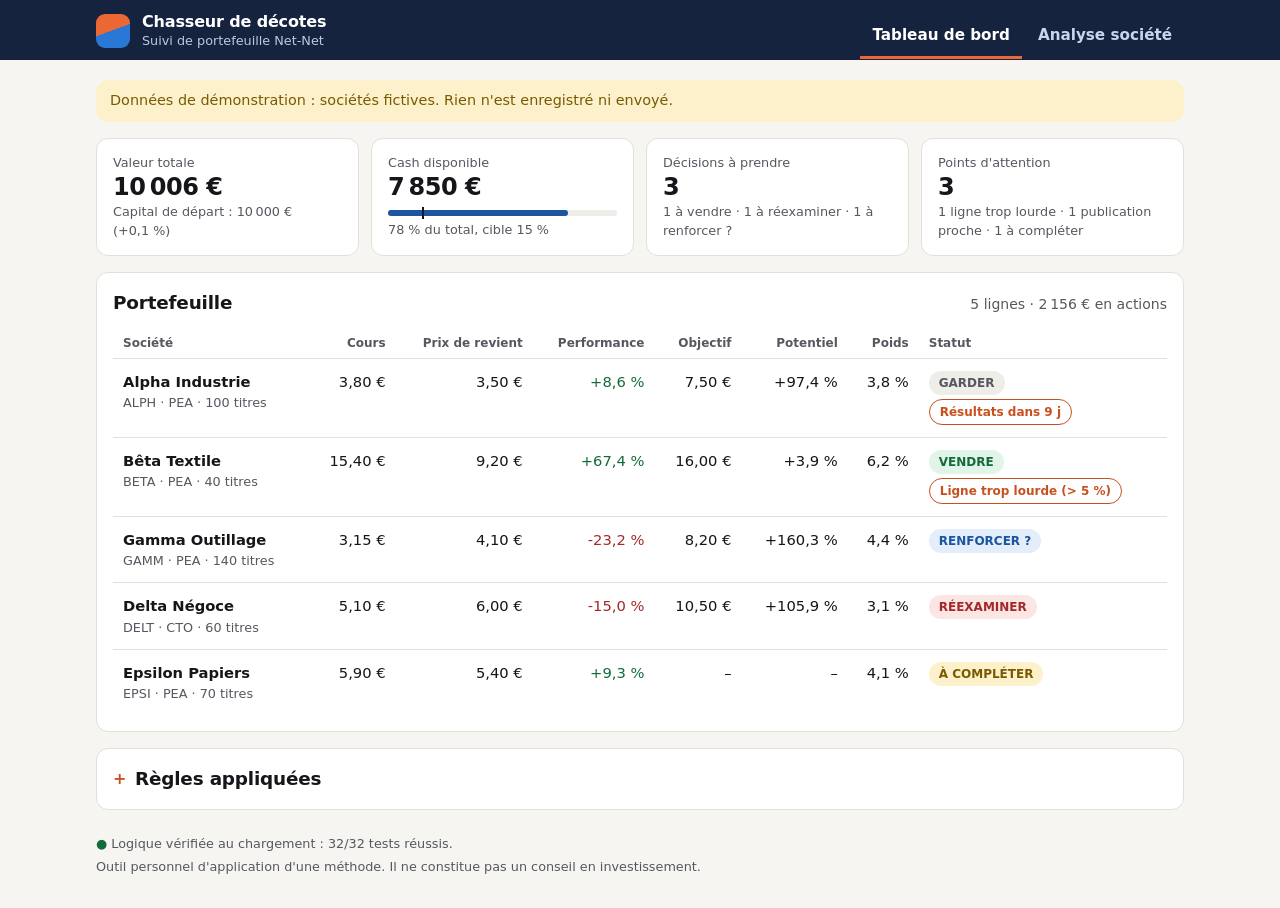
==== index.html @ 69679e0e "Première base : tableau de bord et calculatrice d'analyse Logique Net-Net (VANN, VANE, VANT, solvabi" ====
<!doctype html>
<html lang="fr">
<head>
<meta charset="utf-8">
<meta name="viewport" content="width=device-width, initial-scale=1">
<!-- Sécurité : la page ne charge que ses propres fichiers et ne contacte aucun autre site. -->
<meta http-equiv="Content-Security-Policy" content="default-src 'none'; script-src 'self'; style-src 'self'; img-src 'self' data:; base-uri 'none'; form-action 'none'">
<meta name="referrer" content="no-referrer">
<meta name="color-scheme" content="light dark">
<title>Chasseur de décotes</title>
<link rel="stylesheet" href="css/style.css">
</head>
<body>
<header class="entete">
  <div class="entete-int">
    <div class="marque">
      <span class="logo" aria-hidden="true"></span>
      <div>
        <p class="marque-nom">Chasseur de décotes</p>
        <p class="marque-sous">Suivi de portefeuille Net-Net</p>
      </div>
    </div>
    <nav class="onglets" aria-label="Sections">
      <button type="button" class="onglet" data-vue="tableau" aria-current="page">Tableau de bord</button>
      <button type="button" class="onglet" data-vue="analyse">Analyse société</button>
    </nav>
  </div>
</header>

<main>
  <!-- ============ Tableau de bord ============ -->
  <section id="vue-tableau" class="vue">
    <p class="bandeau" id="bandeau-demo">Données de démonstration : sociétés fictives. Rien n'est enregistré ni envoyé.</p>

    <div class="indicateurs" id="indicateurs"></div>

    <div class="bloc">
      <div class="bloc-titre">
        <h2>Portefeuille</h2>
        <p class="note" id="resume-lignes"></p>
      </div>
      <div class="tableau-cadre">
        <table class="lignes" id="lignes">
          <thead>
            <tr>
              <th scope="col">Société</th>
              <th scope="col" class="num">Cours</th>
              <th scope="col" class="num">Prix de revient</th>
              <th scope="col" class="num">Performance</th>
              <th scope="col" class="num">Objectif</th>
              <th scope="col" class="num">Potentiel</th>
              <th scope="col" class="num">Poids</th>
              <th scope="col">Statut</th>
            </tr>
          </thead>
          <tbody></tbody>
        </table>
      </div>
    </div>

    <details class="bloc repli">
      <summary><h2>Règles appliquées</h2></summary>
      <dl class="regles" id="regles"></dl>
    </details>
  </section>

  <!-- ============ Analyse société ============ -->
  <section id="vue-analyse" class="vue" hidden>
    <div class="bloc-titre">
      <h2>Analyse d'une société avant achat</h2>
      <p class="note">Montants en millions d'euros, cours en euros. Prérempli avec le cas d'école Alpha Industrie (fictif).</p>
    </div>
    <div class="analyse">
      <form id="formulaire" class="bloc saisie" autocomplete="off" novalidate></form>
      <div class="resultats">
        <div class="bloc verdict" id="verdict" aria-live="polite"></div>
        <div class="bloc"><h3>Les valeurs</h3><dl class="valeurs" id="valeurs"></dl></div>
        <div class="bloc"><h3>Filtres</h3><ul class="filtres" id="filtres"></ul></div>
        <p class="note">Reste à vérifier à la main : flux de trésorerie, quatre ratios de la direction sur huit ans, raison de la décote.</p>
        <div class="actions">
          <button type="button" class="bouton" id="reinitialiser">Recharger Alpha Industrie</button>
          <button type="button" class="bouton" id="vider">Vider le formulaire</button>
        </div>
      </div>
    </div>
  </section>
</main>

<footer class="pied">
  <p id="etat-tests" class="tests"></p>
  <p>Outil personnel d'application d'une méthode. Il ne constitue pas un conseil en investissement.</p>
</footer>

<script src="js/calc.js"></script>
<script src="js/tests.js"></script>
<script src="js/app.js"></script>
</body>
</html>
---- css/style.css ----
/* Chasseur de décotes : feuille de style unique, sans dépendance. */
:root {
  --fond: #f6f5f1; --carte: #ffffff; --encre: #14161a; --encre2: #55585f; --trait: #e2e0d8;
  --marine: #16233f; --accent: #c8501e; --champ: #fbfaf7;
  --vert: #116b3a; --vert-f: #e2f3e8; --rouge: #a12a2a; --rouge-f: #fbe6e4;
  --bleu: #1b54a0; --bleu-f: #e4eefb; --jaune: #7a5a00; --jaune-f: #fdf1cc; --gris-f: #eeede8;
  --rayon: 12px;
  --police: system-ui, -apple-system, "Segoe UI", Roboto, sans-serif;
}
@media (prefers-color-scheme: dark) {
  :root {
    --fond: #101216; --carte: #181b21; --encre: #eceae4; --encre2: #a3a6ad; --trait: #2a2e37;
    --marine: #0c1220; --accent: #f08a5c; --champ: #13161b;
    --vert: #7fd6a0; --vert-f: #15301f; --rouge: #f29a94; --rouge-f: #3a1b1a;
    --bleu: #93bdf5; --bleu-f: #16263e; --jaune: #ecc766; --jaune-f: #342a0d; --gris-f: #22262e;
  }
}
* { box-sizing: border-box; }
html { -webkit-text-size-adjust: 100%; }
body { margin: 0; background: var(--fond); color: var(--encre); font: 16px/1.5 var(--police); }
h2 { font-size: 1.15rem; margin: 0; letter-spacing: -.01em; }
h3 { font-size: .95rem; margin: 0 0 10px; }
p { margin: 0; }
.note { color: var(--encre2); font-size: .875rem; }
.num { text-align: right; font-variant-numeric: tabular-nums; }

/* En-tête */
.entete { background: var(--marine); color: #fff; position: sticky; top: 0; z-index: 5; }
.entete-int { max-width: 1120px; margin: 0 auto; padding: 12px 16px 0; display: flex; flex-wrap: wrap; gap: 8px 24px; align-items: center; justify-content: space-between; }
.marque { display: flex; align-items: center; gap: 12px; padding-bottom: 10px; }
.logo { width: 34px; height: 34px; border-radius: 9px; background: linear-gradient(160deg, #eb6834 0 48%, #2a78d6 48% 100%); flex: none; }
.marque-nom { font-weight: 700; letter-spacing: -.01em; line-height: 1.2; }
.marque-sous { font-size: .8rem; color: #b9c8e4; }
.onglets { display: flex; gap: 4px; }
.onglet { font: inherit; font-size: .95rem; font-weight: 600; color: #c9d5ec; background: none; border: 0; border-bottom: 3px solid transparent; padding: 10px 12px 9px; min-height: 44px; cursor: pointer; }
.onglet[aria-current="page"] { color: #fff; border-bottom-color: #eb6834; }
.onglet:focus-visible, .bouton:focus-visible, input:focus-visible, summary:focus-visible { outline: 2px solid #eb6834; outline-offset: 2px; }

main { max-width: 1120px; margin: 0 auto; padding: 20px 16px 8px; }
.vue { display: grid; gap: 16px; }
.vue[hidden] { display: none; }
.bandeau { background: var(--jaune-f); color: var(--jaune); border-radius: var(--rayon); padding: 10px 14px; font-size: .9rem; }
.bloc { background: var(--carte); border: 1px solid var(--trait); border-radius: var(--rayon); padding: 16px; }
.bloc-titre { display: flex; flex-wrap: wrap; gap: 4px 16px; align-items: baseline; justify-content: space-between; margin-bottom: 12px; }
.vue > .bloc-titre { margin-bottom: 0; }

/* Indicateurs */
.indicateurs { display: grid; grid-template-columns: repeat(4, 1fr); gap: 12px; }
.indic { background: var(--carte); border: 1px solid var(--trait); border-radius: var(--rayon); padding: 14px 16px; min-width: 0; }
.indic-titre { font-size: .8rem; color: var(--encre2); }
.indic-valeur { font-size: 1.5rem; font-weight: 700; letter-spacing: -.02em; font-variant-numeric: tabular-nums; line-height: 1.25; }
.indic-detail { font-size: .8rem; color: var(--encre2); }
.jauge { height: 6px; border-radius: 3px; background: var(--gris-f); margin: 8px 0 4px; position: relative; }
.jauge span { display: block; height: 100%; border-radius: 3px; background: var(--bleu); max-width: 100%; }
.jauge i { position: absolute; top: -3px; width: 2px; height: 12px; background: var(--encre); }

/* Statuts */
.statut, .puce { display: inline-block; border-radius: 999px; font-size: .75rem; font-weight: 700; padding: 3px 10px; white-space: nowrap; }
.s-vendre { background: var(--vert-f); color: var(--vert); }
.s-reexaminer { background: var(--rouge-f); color: var(--rouge); }
.s-renforcer { background: var(--bleu-f); color: var(--bleu); }
.s-completer { background: var(--jaune-f); color: var(--jaune); }
.s-garder { background: var(--gris-f); color: var(--encre2); }
.puce { font-weight: 600; background: none; border: 1px solid currentColor; color: var(--accent); margin: 4px 4px 0 0; }
.hausse { color: var(--vert); } .baisse { color: var(--rouge); }

/* Tableau des lignes */
.tableau-cadre { overflow-x: auto; }
.lignes { width: 100%; border-collapse: collapse; font-size: .92rem; }
.lignes th { font-size: .75rem; font-weight: 600; color: var(--encre2); text-align: left; padding: 6px 10px; border-bottom: 1px solid var(--trait); white-space: nowrap; }
.lignes th.num { text-align: right; }
.lignes td { padding: 12px 10px; border-bottom: 1px solid var(--trait); vertical-align: top; }
.lignes tr:last-child td { border-bottom: 0; }
.soc-nom { font-weight: 600; }
.soc-code { font-size: .8rem; color: var(--encre2); }

/* Règles */
.repli summary { cursor: pointer; list-style: none; display: flex; align-items: center; gap: 8px; min-height: 28px; }
.repli summary::-webkit-details-marker { display: none; }
.repli summary::before { content: "+"; font-weight: 700; color: var(--accent); width: 14px; }
.repli[open] summary::before { content: "−"; }
.regles { margin: 12px 0 0; display: grid; grid-template-columns: 1fr auto; gap: 8px 16px; font-size: .9rem; }
.regles dt { color: var(--encre2); } .regles dd { margin: 0; font-weight: 600; text-align: right; font-variant-numeric: tabular-nums; }

/* Analyse */
.analyse { display: grid; grid-template-columns: minmax(0, 1.05fr) minmax(0, 1fr); gap: 16px; align-items: start; }
.resultats { display: grid; gap: 16px; position: sticky; top: 76px; }
.saisie fieldset { border: 0; padding: 0; margin: 0 0 18px; }
.saisie fieldset:last-child { margin-bottom: 0; }
.saisie legend { font-weight: 700; font-size: .95rem; padding: 0; margin-bottom: 8px; color: var(--accent); }
.champ { display: grid; grid-template-columns: 1fr 120px; gap: 4px 12px; align-items: center; padding: 5px 0; }
.champ label { font-size: .9rem; }
.champ small { grid-column: 1 / -1; color: var(--encre2); font-size: .78rem; }
.champ.large { grid-template-columns: 1fr; }
input { font: inherit; font-variant-numeric: tabular-nums; color: var(--encre); background: var(--champ); border: 1px solid var(--trait); border-radius: 8px; padding: 9px 10px; min-height: 44px; width: 100%; text-align: right; }
.champ.large input { text-align: left; }
input.invalide { border-color: var(--rouge); }
.verdict { border-left: 5px solid var(--encre2); }
.verdict.v-achat { border-left-color: var(--vert); } .verdict.v-attendre { border-left-color: var(--jaune); } .verdict.v-exclue { border-left-color: var(--rouge); }
.verdict-titre { font-size: .8rem; color: var(--encre2); }
.verdict-texte { font-size: 1.1rem; font-weight: 700; letter-spacing: -.01em; }
.valeurs { margin: 0; display: grid; grid-template-columns: 1fr auto; gap: 7px 16px; font-size: .92rem; }
.valeurs dt { color: var(--encre2); } .valeurs dd { margin: 0; text-align: right; font-variant-numeric: tabular-nums; }
.valeurs .fort { color: var(--encre); font-weight: 700; } .valeurs dd.fort { font-size: 1.05rem; }
.valeurs .sep { grid-column: 1 / -1; border-top: 1px solid var(--trait); margin: 3px 0; }
.filtres { list-style: none; margin: 0; padding: 0; display: grid; gap: 8px; font-size: .92rem; }
.filtres li { display: flex; justify-content: space-between; gap: 12px; }
.oui { color: var(--vert); font-weight: 700; } .non { color: var(--rouge); font-weight: 700; }
.actions { display: flex; flex-wrap: wrap; gap: 8px; }
.bouton { font: inherit; font-size: .9rem; font-weight: 600; color: var(--encre); background: var(--carte); border: 1px solid var(--trait); border-radius: 8px; padding: 9px 14px; min-height: 44px; cursor: pointer; }

.pied { max-width: 1120px; margin: 0 auto; padding: 16px 16px 32px; color: var(--encre2); font-size: .8rem; display: grid; gap: 4px; }
.tests.ok::before { content: "● "; color: var(--vert); } .tests.ko { color: var(--rouge); font-weight: 700; }

/* Téléphone */
@media (max-width: 860px) {
  .indicateurs { grid-template-columns: repeat(2, 1fr); }
  .analyse { grid-template-columns: 1fr; }
  .resultats { position: static; }
}
@media (max-width: 720px) {
  .entete-int { padding-top: 10px; }
  .marque { padding-bottom: 2px; }
  .onglets { width: 100%; }
  .onglet { flex: 1; padding-inline: 6px; }
  /* Chaque ligne du tableau devient une fiche. */
  .lignes thead { position: absolute; width: 1px; height: 1px; overflow: hidden; clip-path: inset(50%); }
  .lignes, .lignes tbody { display: block; }
  .lignes tr { display: grid; grid-template-columns: 1fr 1fr; gap: 6px 16px; padding: 14px 0; border-bottom: 1px solid var(--trait); }
  .lignes tr:first-child { padding-top: 0; } .lignes tr:last-child { border-bottom: 0; padding-bottom: 0; }
  .lignes td { display: flex; justify-content: space-between; gap: 8px; padding: 0; border: 0; text-align: right; }
  .lignes td::before { content: attr(data-titre); color: var(--encre2); font-size: .8rem; text-align: left; }
  .lignes td.c-soc, .lignes td.c-statut { grid-column: 1 / -1; display: block; text-align: left; }
  .lignes td.c-soc::before, .lignes td.c-statut::before { content: none; }
  .lignes td.c-soc { order: -2; } .lignes td.c-statut { order: -1; }
}
@media (max-width: 380px) {
  .indic-valeur { font-size: 1.25rem; }
  .champ { grid-template-columns: 1fr 104px; }
}
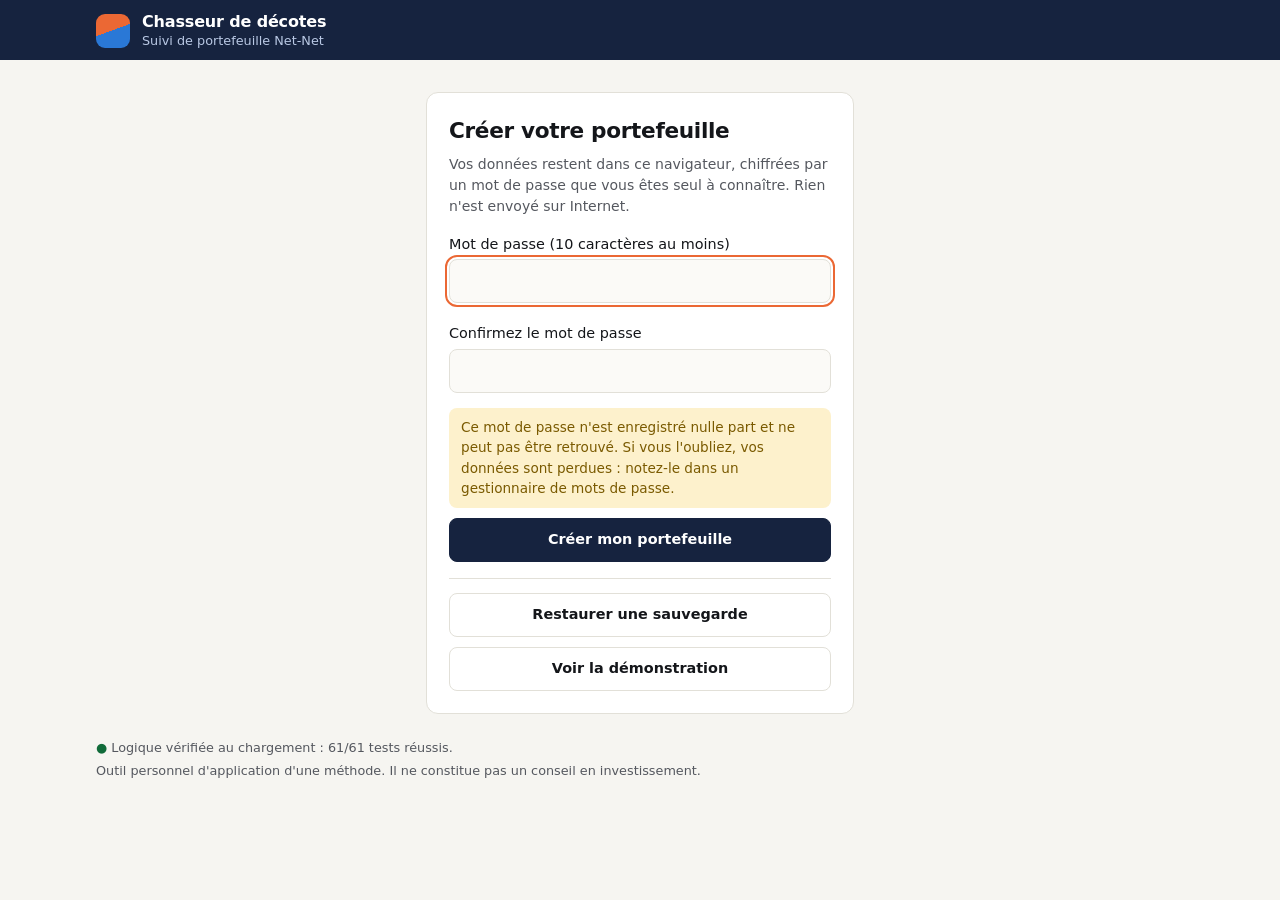
==== commit c53c90d3: "Itération 2 : portefeuille chiffré, sauvegarde et import CSV - Coffre : PBKDF2-SHA-256 (600 000 itér" ====
--- a/index.html
+++ b/index.html
@@ -19,26 +19,66 @@
         <p class="marque-nom">Chasseur de décotes</p>
         <p class="marque-sous">Suivi de portefeuille Net-Net</p>
       </div>
-    </div>
-    <nav class="onglets" aria-label="Sections">
-      <button type="button" class="onglet" data-vue="tableau" aria-current="page">Tableau de bord</button>
-      <button type="button" class="onglet" data-vue="analyse">Analyse société</button>
+      <button type="button" class="bouton-entete" id="verrouiller" hidden>Verrouiller</button>
+    </div>
+    <nav class="onglets" id="onglets" aria-label="Sections" hidden>
+      <button type="button" class="onglet" data-vue="tableau" aria-current="page">Tableau</button>
+      <button type="button" class="onglet" data-vue="analyse">Analyse</button>
+      <button type="button" class="onglet" data-vue="donnees">Données</button>
     </nav>
   </div>
 </header>
 
-<main>
+<!-- ============ Écran de verrouillage ============ -->
+<section id="verrou" class="verrou">
+  <div class="bloc verrou-carte">
+    <h1 id="verrou-titre"></h1>
+    <p class="note" id="verrou-texte"></p>
+    <p class="message" id="verrou-message" role="alert" hidden></p>
+
+    <form id="f-creer" class="pile" autocomplete="off" hidden>
+      <div class="champ large"><label for="mdp-nouveau">Mot de passe (10 caractères au moins)</label>
+        <input id="mdp-nouveau" type="password" autocomplete="new-password" required></div>
+      <div class="champ large"><label for="mdp-confirmation">Confirmez le mot de passe</label>
+        <input id="mdp-confirmation" type="password" autocomplete="new-password" required></div>
+      <p class="avertissement">Ce mot de passe n'est enregistré nulle part et ne peut pas être retrouvé. Si vous l'oubliez, vos données sont perdues : notez-le dans un gestionnaire de mots de passe.</p>
+      <button type="submit" class="bouton principal">Créer mon portefeuille</button>
+    </form>
+
+    <form id="f-ouvrir" class="pile" hidden>
+      <div class="champ large"><label for="mdp">Mot de passe</label>
+        <input id="mdp" type="password" autocomplete="current-password" required></div>
+      <button type="submit" class="bouton principal">Déverrouiller</button>
+    </form>
+
+    <form id="f-restaurer" class="pile" hidden>
+      <p class="note" id="restaurer-fichier"></p>
+      <div class="champ large"><label for="mdp-sauvegarde">Mot de passe de cette sauvegarde</label>
+        <input id="mdp-sauvegarde" type="password" autocomplete="current-password" required></div>
+      <button type="submit" class="bouton principal">Restaurer cette sauvegarde</button>
+      <button type="button" class="bouton" id="restaurer-annuler">Annuler</button>
+    </form>
+
+    <div class="pile" id="verrou-secondaire">
+      <label class="bouton fichier">Restaurer une sauvegarde<input type="file" id="fichier-sauvegarde" accept=".json,.txt,application/json,text/plain"></label>
+      <button type="button" class="bouton" id="demo">Voir la démonstration</button>
+      <button type="button" class="bouton danger" id="effacer-verrou" hidden>Effacer les données de ce navigateur</button>
+    </div>
+  </div>
+</section>
+
+<main id="appli" hidden>
   <!-- ============ Tableau de bord ============ -->
   <section id="vue-tableau" class="vue">
-    <p class="bandeau" id="bandeau-demo">Données de démonstration : sociétés fictives. Rien n'est enregistré ni envoyé.</p>
-
+    <p class="bandeau" id="bandeau" hidden></p>
     <div class="indicateurs" id="indicateurs"></div>
-
     <div class="bloc">
       <div class="bloc-titre">
         <h2>Portefeuille</h2>
         <p class="note" id="resume-lignes"></p>
-      </div>
+        <button type="button" class="bouton" id="ajouter-ligne">Ajouter une ligne</button>
+      </div>
+      <p class="note" id="aucune-ligne" hidden>Aucune ligne pour l'instant. Ajoutez votre première action, ou importez vos lignes depuis l'onglet Données.</p>
       <div class="tableau-cadre">
         <table class="lignes" id="lignes">
           <thead>
@@ -51,13 +91,13 @@
               <th scope="col" class="num">Potentiel</th>
               <th scope="col" class="num">Poids</th>
               <th scope="col">Statut</th>
+              <th scope="col"><span class="invisible">Actions</span></th>
             </tr>
           </thead>
           <tbody></tbody>
         </table>
       </div>
     </div>
-
     <details class="bloc repli">
       <summary><h2>Règles appliquées</h2></summary>
       <dl class="regles" id="regles"></dl>
@@ -78,13 +118,87 @@
         <div class="bloc"><h3>Filtres</h3><ul class="filtres" id="filtres"></ul></div>
         <p class="note">Reste à vérifier à la main : flux de trésorerie, quatre ratios de la direction sur huit ans, raison de la décote.</p>
         <div class="actions">
+          <button type="button" class="bouton principal" id="vers-portefeuille">Ajouter au portefeuille</button>
           <button type="button" class="bouton" id="reinitialiser">Recharger Alpha Industrie</button>
           <button type="button" class="bouton" id="vider">Vider le formulaire</button>
         </div>
       </div>
     </div>
   </section>
+
+  <!-- ============ Données ============ -->
+  <section id="vue-donnees" class="vue" hidden>
+    <p class="bandeau" id="bandeau-donnees" hidden></p>
+    <div class="grille-donnees">
+      <div class="bloc">
+        <h2>Paramètres</h2>
+        <form id="f-parametres" class="pile" autocomplete="off" novalidate>
+          <div class="champ"><label for="p-capital">Capital de départ (€)</label><input id="p-capital" type="text" inputmode="decimal"></div>
+          <div class="champ"><label for="p-cash">Cash disponible (€)</label><input id="p-cash" type="text" inputmode="decimal"></div>
+          <p class="note" id="parametres-etat" aria-live="polite"></p>
+        </form>
+      </div>
+
+      <div class="bloc">
+        <h2>Sauvegarde chiffrée</h2>
+        <p class="note" id="sauvegarde-etat"></p>
+        <div class="pile">
+          <button type="button" class="bouton principal" id="exporter">Exporter la sauvegarde</button>
+          <label class="bouton fichier">Restaurer une sauvegarde<input type="file" id="fichier-sauvegarde-2" accept=".json,.txt,application/json,text/plain"></label>
+        </div>
+        <p class="note">Le fichier exporté est chiffré avec votre mot de passe. Conservez-en une copie hors de ce navigateur : vider les données de navigation efface le portefeuille.</p>
+      </div>
+
+      <div class="bloc">
+        <h2>Importer des lignes (CSV)</h2>
+        <p class="note">Dans Excel, ouvrez l'onglet Portefeuille puis « Fichier &gt; Enregistrer sous » au format « CSV UTF-8 ». Colonnes reconnues : Société, Code, Quantité, Prix de revient, Objectif, et celles de votre fichier de suivi.</p>
+        <div class="pile">
+          <label class="bouton fichier">Choisir un fichier CSV<input type="file" id="fichier-csv" accept=".csv,.txt,text/csv,text/plain"></label>
+        </div>
+        <div id="csv-resultat" class="pile" aria-live="polite" hidden>
+          <p id="csv-resume"></p>
+          <ul class="liste-fine" id="csv-ignorees"></ul>
+          <div class="actions">
+            <button type="button" class="bouton principal" id="csv-valider"></button>
+            <button type="button" class="bouton" id="csv-annuler">Annuler</button>
+          </div>
+        </div>
+      </div>
+
+      <div class="bloc">
+        <h2>Effacer</h2>
+        <p class="note">Supprime le portefeuille enregistré dans ce navigateur. Exportez d'abord une sauvegarde si vous voulez le retrouver.</p>
+        <div class="pile"><button type="button" class="bouton danger" id="effacer">Effacer toutes les données</button></div>
+      </div>
+    </div>
+  </section>
 </main>
+
+<!-- ============ Fiche d'une ligne ============ -->
+<dialog id="dlg-ligne" class="dialogue">
+  <form id="f-ligne" autocomplete="off" novalidate>
+    <h2 id="ligne-titre"></h2>
+    <div class="champ large"><label for="l-nom">Société</label><input id="l-nom" type="text" maxlength="120"></div>
+    <div class="deux">
+      <div class="champ large"><label for="l-code">Code bourse</label><input id="l-code" type="text" maxlength="24"></div>
+      <div class="champ large"><label for="l-enveloppe">Enveloppe</label><select id="l-enveloppe"><option>PEA</option><option>CTO</option></select></div>
+      <div class="champ large"><label for="l-quantite">Nombre d'actions</label><input id="l-quantite" type="text" inputmode="decimal"></div>
+      <div class="champ large"><label for="l-prixRevient">Prix de revient (€)</label><input id="l-prixRevient" type="text" inputmode="decimal"></div>
+      <div class="champ large"><label for="l-cours">Cours actuel (€)</label><input id="l-cours" type="text" inputmode="decimal"></div>
+      <div class="champ large"><label for="l-objectif">Objectif de vente (€)</label><input id="l-objectif" type="text" inputmode="decimal"></div>
+      <div class="champ large"><label for="l-solvabilite">Solvabilité maison (%)</label><input id="l-solvabilite" type="text" inputmode="decimal"></div>
+      <div class="champ large"><label for="l-bilanSolide">Bilan toujours solide ?</label><select id="l-bilanSolide"><option value="">Non renseigné</option><option value="oui">Oui</option><option value="non">Non</option></select></div>
+    </div>
+    <div class="champ large"><label for="l-dateResultats">Prochaine publication de résultats</label><input id="l-dateResultats" type="date"></div>
+    <div class="champ large"><label for="l-notes">Thèse et notes</label><textarea id="l-notes" rows="3" maxlength="2000"></textarea></div>
+    <p class="message" id="ligne-message" role="alert" hidden></p>
+    <div class="actions">
+      <button type="submit" class="bouton principal">Enregistrer</button>
+      <button type="button" class="bouton" id="ligne-annuler">Annuler</button>
+      <button type="button" class="bouton danger" id="ligne-supprimer">Supprimer</button>
+    </div>
+  </form>
+</dialog>
 
 <footer class="pied">
   <p id="etat-tests" class="tests"></p>
@@ -92,6 +206,9 @@
 </footer>
 
 <script src="js/calc.js"></script>
+<script src="js/donnees.js"></script>
+<script src="js/coffre.js"></script>
+<script src="js/csv.js"></script>
 <script src="js/tests.js"></script>
 <script src="js/app.js"></script>
 </body>
--- a/css/style.css
+++ b/css/style.css
@@ -16,8 +16,10 @@
   }
 }
 * { box-sizing: border-box; }
+[hidden] { display: none !important; }
 html { -webkit-text-size-adjust: 100%; }
 body { margin: 0; background: var(--fond); color: var(--encre); font: 16px/1.5 var(--police); }
+h1 { font-size: 1.35rem; margin: 0; letter-spacing: -.015em; }
 h2 { font-size: 1.15rem; margin: 0; letter-spacing: -.01em; }
 h3 { font-size: .95rem; margin: 0 0 10px; }
 p { margin: 0; }
@@ -27,19 +29,23 @@
 /* En-tête */
 .entete { background: var(--marine); color: #fff; position: sticky; top: 0; z-index: 5; }
 .entete-int { max-width: 1120px; margin: 0 auto; padding: 12px 16px 0; display: flex; flex-wrap: wrap; gap: 8px 24px; align-items: center; justify-content: space-between; }
-.marque { display: flex; align-items: center; gap: 12px; padding-bottom: 10px; }
+.marque { display: flex; align-items: center; gap: 12px; padding-bottom: 10px; flex: 1; }
+.bouton-entete { margin-left: auto; font: inherit; font-size: .85rem; font-weight: 600; color: #fff; background: rgba(255,255,255,.12); border: 1px solid rgba(255,255,255,.25); border-radius: 8px; padding: 6px 12px; min-height: 36px; cursor: pointer; }
+.bouton-entete[hidden], .onglets[hidden] { display: none; }
 .logo { width: 34px; height: 34px; border-radius: 9px; background: linear-gradient(160deg, #eb6834 0 48%, #2a78d6 48% 100%); flex: none; }
 .marque-nom { font-weight: 700; letter-spacing: -.01em; line-height: 1.2; }
 .marque-sous { font-size: .8rem; color: #b9c8e4; }
 .onglets { display: flex; gap: 4px; }
 .onglet { font: inherit; font-size: .95rem; font-weight: 600; color: #c9d5ec; background: none; border: 0; border-bottom: 3px solid transparent; padding: 10px 12px 9px; min-height: 44px; cursor: pointer; }
 .onglet[aria-current="page"] { color: #fff; border-bottom-color: #eb6834; }
-.onglet:focus-visible, .bouton:focus-visible, input:focus-visible, summary:focus-visible { outline: 2px solid #eb6834; outline-offset: 2px; }
+.onglet:focus-visible, .bouton:focus-visible, .bouton-entete:focus-visible, .fichier:focus-within, input:focus-visible, select:focus-visible, textarea:focus-visible, summary:focus-visible { outline: 2px solid #eb6834; outline-offset: 2px; }
 
 main { max-width: 1120px; margin: 0 auto; padding: 20px 16px 8px; }
 .vue { display: grid; gap: 16px; }
 .vue[hidden] { display: none; }
 .bandeau { background: var(--jaune-f); color: var(--jaune); border-radius: var(--rayon); padding: 10px 14px; font-size: .9rem; }
+.bandeau.alerte { background: var(--rouge-f); color: var(--rouge); }
+.bandeau.info { background: var(--vert-f); color: var(--vert); }
 .bloc { background: var(--carte); border: 1px solid var(--trait); border-radius: var(--rayon); padding: 16px; }
 .bloc-titre { display: flex; flex-wrap: wrap; gap: 4px 16px; align-items: baseline; justify-content: space-between; margin-bottom: 12px; }
 .vue > .bloc-titre { margin-bottom: 0; }
@@ -92,9 +98,11 @@
 .champ label { font-size: .9rem; }
 .champ small { grid-column: 1 / -1; color: var(--encre2); font-size: .78rem; }
 .champ.large { grid-template-columns: 1fr; }
-input { font: inherit; font-variant-numeric: tabular-nums; color: var(--encre); background: var(--champ); border: 1px solid var(--trait); border-radius: 8px; padding: 9px 10px; min-height: 44px; width: 100%; text-align: right; }
-.champ.large input { text-align: left; }
-input.invalide { border-color: var(--rouge); }
+input, select, textarea { font: inherit; font-variant-numeric: tabular-nums; color: var(--encre); background: var(--champ); border: 1px solid var(--trait); border-radius: 8px; padding: 9px 10px; min-height: 44px; width: 100%; }
+input[inputmode="decimal"] { text-align: right; }
+.champ.large input[inputmode="decimal"] { text-align: left; }
+textarea { resize: vertical; }
+.invalide { border-color: var(--rouge); }
 .verdict { border-left: 5px solid var(--encre2); }
 .verdict.v-achat { border-left-color: var(--vert); } .verdict.v-attendre { border-left-color: var(--jaune); } .verdict.v-exclue { border-left-color: var(--rouge); }
 .verdict-titre { font-size: .8rem; color: var(--encre2); }
@@ -112,10 +120,41 @@
 .pied { max-width: 1120px; margin: 0 auto; padding: 16px 16px 32px; color: var(--encre2); font-size: .8rem; display: grid; gap: 4px; }
 .tests.ok::before { content: "● "; color: var(--vert); } .tests.ko { color: var(--rouge); font-weight: 700; }
 
+/* Boutons, messages, verrouillage, données */
+.bouton { display: inline-flex; align-items: center; justify-content: center; text-align: center; }
+.bouton.principal { background: var(--marine); color: #fff; border-color: var(--marine); }
+.bouton.danger { color: var(--rouge); border-color: var(--rouge); }
+.bouton:disabled { opacity: .5; cursor: default; }
+.fichier { position: relative; overflow: hidden; }
+.fichier input { position: absolute; inset: 0; opacity: 0; cursor: pointer; min-height: 0; }
+.invisible { position: absolute; width: 1px; height: 1px; overflow: hidden; clip-path: inset(50%); }
+.pile { display: grid; gap: 10px; margin-top: 12px; }
+.message { background: var(--rouge-f); color: var(--rouge); border-radius: 8px; padding: 9px 12px; font-size: .9rem; margin-top: 12px; }
+.message.info { background: var(--vert-f); color: var(--vert); }
+.avertissement { background: var(--jaune-f); color: var(--jaune); border-radius: 8px; padding: 9px 12px; font-size: .85rem; }
+.verrou { max-width: 460px; margin: 0 auto; padding: 32px 16px 8px; }
+.verrou[hidden], main[hidden] { display: none; }
+.verrou-carte { padding: 22px; }
+.verrou-carte h1 { margin-bottom: 6px; }
+#verrou-secondaire { border-top: 1px solid var(--trait); padding-top: 14px; margin-top: 16px; }
+.grille-donnees { display: grid; grid-template-columns: repeat(2, minmax(0, 1fr)); gap: 16px; align-items: start; }
+.grille-donnees h2 { margin-bottom: 6px; }
+.grille-donnees .note + .note, .grille-donnees .pile + .note { margin-top: 10px; }
+.liste-fine { margin: 0; padding-left: 18px; font-size: .85rem; color: var(--encre2); }
+.liste-fine:empty { display: none; }
+.c-actions { text-align: right; white-space: nowrap; }
+.lien { font: inherit; font-size: .85rem; font-weight: 600; color: var(--accent); background: none; border: 0; padding: 6px 4px; min-height: 32px; cursor: pointer; text-decoration: underline; }
+.dialogue { border: 1px solid var(--trait); border-radius: var(--rayon); background: var(--carte); color: var(--encre); padding: 20px; width: min(560px, calc(100vw - 24px)); max-height: calc(100dvh - 24px); overflow: auto; }
+.dialogue::backdrop { background: rgba(10, 14, 24, .55); }
+.dialogue h2 { margin-bottom: 8px; }
+.dialogue .actions { margin-top: 14px; }
+.dialogue .danger { margin-left: auto; }
+.deux { display: grid; grid-template-columns: 1fr 1fr; gap: 0 14px; align-items: end; }
+
 /* Téléphone */
 @media (max-width: 860px) {
   .indicateurs { grid-template-columns: repeat(2, 1fr); }
-  .analyse { grid-template-columns: 1fr; }
+  .analyse, .grille-donnees { grid-template-columns: 1fr; }
   .resultats { position: static; }
 }
 @media (max-width: 720px) {
@@ -130,8 +169,9 @@
   .lignes tr:first-child { padding-top: 0; } .lignes tr:last-child { border-bottom: 0; padding-bottom: 0; }
   .lignes td { display: flex; justify-content: space-between; gap: 8px; padding: 0; border: 0; text-align: right; }
   .lignes td::before { content: attr(data-titre); color: var(--encre2); font-size: .8rem; text-align: left; }
-  .lignes td.c-soc, .lignes td.c-statut { grid-column: 1 / -1; display: block; text-align: left; }
-  .lignes td.c-soc::before, .lignes td.c-statut::before { content: none; }
+  .lignes td.c-soc, .lignes td.c-statut, .lignes td.c-actions { grid-column: 1 / -1; display: block; text-align: left; }
+  .lignes td.c-soc::before, .lignes td.c-statut::before, .lignes td.c-actions::before { content: none; }
+  .lignes td.c-actions .lien { padding-left: 0; }
   .lignes td.c-soc { order: -2; } .lignes td.c-statut { order: -1; }
 }
 @media (max-width: 380px) {
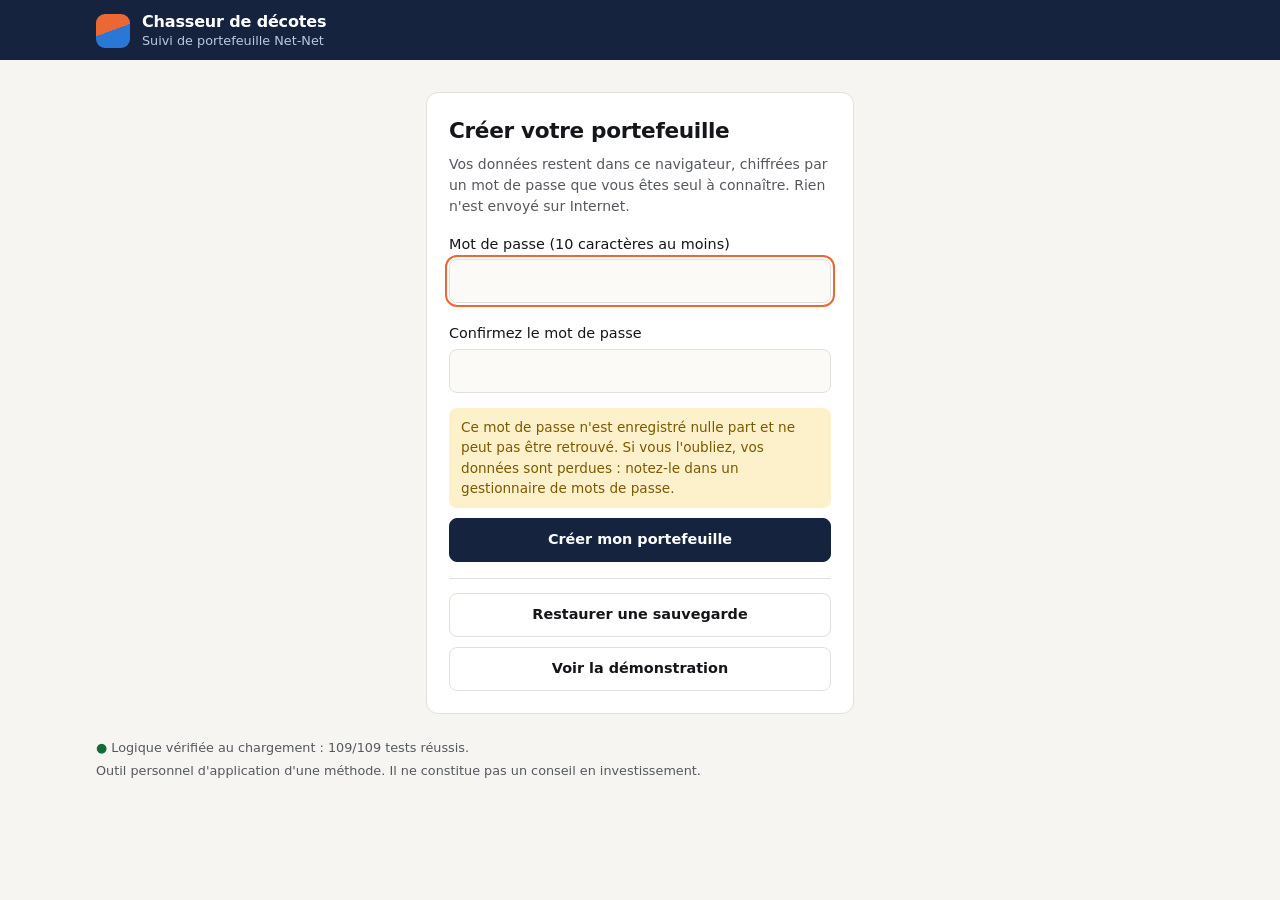
==== commit 7dfbd1d9: "Itération 3 : actualisation des cours et journal des opérations - Module DecotesReseau (js/reseau.js" ====
--- a/index.html
+++ b/index.html
@@ -3,8 +3,9 @@
 <head>
 <meta charset="utf-8">
 <meta name="viewport" content="width=device-width, initial-scale=1">
-<!-- Sécurité : la page ne charge que ses propres fichiers et ne contacte aucun autre site. -->
-<meta http-equiv="Content-Security-Policy" content="default-src 'none'; script-src 'self'; style-src 'self'; img-src 'self' data:; base-uri 'none'; form-action 'none'">
+<!-- Sécurité : la page ne charge que ses propres fichiers. Les seules connexions autorisées sont
+     celles du module des cours (js/reseau.js) : Yahoo Finance et, s'il est activé, le relais corsproxy.io. -->
+<meta http-equiv="Content-Security-Policy" content="default-src 'none'; script-src 'self'; style-src 'self'; img-src 'self' data:; connect-src https://query1.finance.yahoo.com https://query2.finance.yahoo.com https://corsproxy.io; base-uri 'none'; form-action 'none'">
 <meta name="referrer" content="no-referrer">
 <meta name="color-scheme" content="light dark">
 <title>Chasseur de décotes</title>
@@ -24,6 +25,7 @@
     <nav class="onglets" id="onglets" aria-label="Sections" hidden>
       <button type="button" class="onglet" data-vue="tableau" aria-current="page">Tableau</button>
       <button type="button" class="onglet" data-vue="analyse">Analyse</button>
+      <button type="button" class="onglet" data-vue="journal">Journal</button>
       <button type="button" class="onglet" data-vue="donnees">Données</button>
     </nav>
   </div>
@@ -72,11 +74,25 @@
   <section id="vue-tableau" class="vue">
     <p class="bandeau" id="bandeau" hidden></p>
     <div class="indicateurs" id="indicateurs"></div>
+    <div class="bloc rapport" id="rapport-cours" hidden>
+      <div class="bloc-titre">
+        <h2>Actualisation des cours</h2>
+        <button type="button" class="lien" id="rapport-fermer">Fermer</button>
+      </div>
+      <p id="rapport-resume" aria-live="polite"></p>
+      <ul class="rapport-liste" id="rapport-liste"></ul>
+    </div>
     <div class="bloc">
       <div class="bloc-titre">
-        <h2>Portefeuille</h2>
-        <p class="note" id="resume-lignes"></p>
-        <button type="button" class="bouton" id="ajouter-ligne">Ajouter une ligne</button>
+        <div>
+          <h2>Portefeuille</h2>
+          <p class="note" id="resume-lignes"></p>
+          <p class="note" id="etat-cours"></p>
+        </div>
+        <div class="actions">
+          <button type="button" class="bouton principal" id="actualiser">Actualiser les cours</button>
+          <button type="button" class="bouton" id="ajouter-ligne">Ajouter une ligne</button>
+        </div>
       </div>
       <p class="note" id="aucune-ligne" hidden>Aucune ligne pour l'instant. Ajoutez votre première action, ou importez vos lignes depuis l'onglet Données.</p>
       <div class="tableau-cadre">
@@ -126,6 +142,40 @@
     </div>
   </section>
 
+  <!-- ============ Journal ============ -->
+  <section id="vue-journal" class="vue" hidden>
+    <p class="bandeau" id="bandeau-journal" hidden></p>
+    <div class="indicateurs" id="journal-totaux"></div>
+    <div class="bloc">
+      <div class="bloc-titre">
+        <div>
+          <h2>Journal des opérations</h2>
+          <p class="note" id="journal-resume"></p>
+        </div>
+        <button type="button" class="bouton principal" id="nouvelle-operation">Nouvelle opération</button>
+      </div>
+      <p class="note" id="journal-vide" hidden>Aucune opération pour l'instant. Saisissez votre premier achat : le portefeuille et le cash peuvent être mis à jour en même temps.</p>
+      <div class="tableau-cadre">
+        <table class="lignes operations" id="operations">
+          <thead>
+            <tr>
+              <th scope="col">Date</th>
+              <th scope="col">Type</th>
+              <th scope="col">Société</th>
+              <th scope="col" class="num">Quantité</th>
+              <th scope="col" class="num">Prix unitaire</th>
+              <th scope="col" class="num">Frais</th>
+              <th scope="col" class="num">Total</th>
+              <th scope="col" class="num">Plus-value</th>
+              <th scope="col"><span class="invisible">Actions</span></th>
+            </tr>
+          </thead>
+          <tbody></tbody>
+        </table>
+      </div>
+    </div>
+  </section>
+
   <!-- ============ Données ============ -->
   <section id="vue-donnees" class="vue" hidden>
     <p class="bandeau" id="bandeau-donnees" hidden></p>
@@ -136,6 +186,19 @@
           <div class="champ"><label for="p-capital">Capital de départ (€)</label><input id="p-capital" type="text" inputmode="decimal"></div>
           <div class="champ"><label for="p-cash">Cash disponible (€)</label><input id="p-cash" type="text" inputmode="decimal"></div>
           <p class="note" id="parametres-etat" aria-live="polite"></p>
+        </form>
+      </div>
+
+      <div class="bloc">
+        <h2>Cours de bourse</h2>
+        <p class="note">Source : Yahoo Finance (cours de clôture ou légèrement différé). Seuls les codes bourse sont envoyés, jamais vos quantités ni vos montants.</p>
+        <form id="f-relais" class="pile" novalidate>
+          <div class="champ large"><label for="p-relais">Mode de connexion</label>
+            <select id="p-relais">
+              <option value="">Directe (recommandée)</option>
+              <option value="corsproxy">Par le relais corsproxy.io</option>
+            </select></div>
+          <p class="avertissement" id="relais-avertissement" hidden>Le relais corsproxy.io reçoit et peut enregistrer la liste de vos codes bourse. Selon sa documentation, son usage gratuit est réservé au développement : un site en ligne peut demander un compte payant. À n'activer que si la connexion directe échoue.</p>
         </form>
       </div>
 
@@ -180,8 +243,10 @@
     <h2 id="ligne-titre"></h2>
     <div class="champ large"><label for="l-nom">Société</label><input id="l-nom" type="text" maxlength="120"></div>
     <div class="deux">
-      <div class="champ large"><label for="l-code">Code bourse</label><input id="l-code" type="text" maxlength="24"></div>
+      <div class="champ large"><label for="l-code">Code bourse</label><input id="l-code" type="text" maxlength="24" autocapitalize="characters" spellcheck="false"></div>
+      <div class="champ large"><label for="l-place">Place de cotation</label><select id="l-place"></select></div>
       <div class="champ large"><label for="l-enveloppe">Enveloppe</label><select id="l-enveloppe"><option>PEA</option><option>CTO</option></select></div>
+      <div class="champ large"><label for="l-dateCours">Date du cours</label><input id="l-dateCours" type="date"></div>
       <div class="champ large"><label for="l-quantite">Nombre d'actions</label><input id="l-quantite" type="text" inputmode="decimal"></div>
       <div class="champ large"><label for="l-prixRevient">Prix de revient (€)</label><input id="l-prixRevient" type="text" inputmode="decimal"></div>
       <div class="champ large"><label for="l-cours">Cours actuel (€)</label><input id="l-cours" type="text" inputmode="decimal"></div>
@@ -189,6 +254,7 @@
       <div class="champ large"><label for="l-solvabilite">Solvabilité maison (%)</label><input id="l-solvabilite" type="text" inputmode="decimal"></div>
       <div class="champ large"><label for="l-bilanSolide">Bilan toujours solide ?</label><select id="l-bilanSolide"><option value="">Non renseigné</option><option value="oui">Oui</option><option value="non">Non</option></select></div>
     </div>
+    <p class="note aide-code">Code bourse : le code court (ALPH) avec sa place de cotation, ou le code Yahoo complet (ALPH.PA).</p>
     <div class="champ large"><label for="l-dateResultats">Prochaine publication de résultats</label><input id="l-dateResultats" type="date"></div>
     <div class="champ large"><label for="l-notes">Thèse et notes</label><textarea id="l-notes" rows="3" maxlength="2000"></textarea></div>
     <p class="message" id="ligne-message" role="alert" hidden></p>
@@ -200,6 +266,49 @@
   </form>
 </dialog>
 
+<!-- ============ Saisie d'une opération ============ -->
+<dialog id="dlg-operation" class="dialogue">
+  <form id="f-operation" autocomplete="off" novalidate>
+    <h2>Nouvelle opération</h2>
+    <div id="op-saisie">
+      <fieldset class="types">
+        <legend class="invisible">Type d'opération</legend>
+        <label><input type="radio" name="op-type" value="achat" checked><span>Achat</span></label>
+        <label><input type="radio" name="op-type" value="vente"><span>Vente</span></label>
+        <label><input type="radio" name="op-type" value="dividende"><span>Dividende</span></label>
+      </fieldset>
+      <div class="champ large"><label for="op-nom">Société</label><input id="op-nom" type="text" maxlength="120" list="op-societes"></div>
+      <datalist id="op-societes"></datalist>
+      <div class="deux">
+        <div class="champ large"><label for="op-date">Date</label><input id="op-date" type="date"></div>
+        <div class="champ large"><label for="op-code">Code bourse</label><input id="op-code" type="text" maxlength="24" autocapitalize="characters" spellcheck="false"></div>
+        <div class="champ large"><label for="op-quantite">Nombre de titres</label><input id="op-quantite" type="text" inputmode="decimal"></div>
+        <div class="champ large"><label for="op-prix" id="op-prix-libelle">Prix unitaire (€)</label><input id="op-prix" type="text" inputmode="decimal"></div>
+        <div class="champ large"><label for="op-frais" id="op-frais-libelle">Frais (€)</label><input id="op-frais" type="text" inputmode="decimal"></div>
+      </div>
+      <div class="deux" id="op-nouvelle-ligne">
+        <div class="champ large"><label for="op-place">Place de cotation</label><select id="op-place"></select></div>
+        <div class="champ large"><label for="op-enveloppe">Enveloppe</label><select id="op-enveloppe"><option>PEA</option><option>CTO</option></select></div>
+      </div>
+      <div class="champ large"><label for="op-note">Note</label><input id="op-note" type="text" maxlength="500"></div>
+    </div>
+
+    <div id="op-confirmation" hidden>
+      <p class="recap" id="op-recap"></p>
+      <ul class="liste-fine avertissements" id="op-avertissements"></ul>
+      <label class="case" id="op-case-ligne"><input type="checkbox" id="op-maj-ligne" checked><span id="op-texte-ligne"></span></label>
+      <label class="case" id="op-case-cash"><input type="checkbox" id="op-maj-cash" checked><span id="op-texte-cash"></span></label>
+    </div>
+
+    <p class="message" id="op-message" role="alert" hidden></p>
+    <div class="actions">
+      <button type="submit" class="bouton principal" id="op-valider">Continuer</button>
+      <button type="button" class="bouton" id="op-retour" hidden>Modifier la saisie</button>
+      <button type="button" class="bouton" id="op-annuler">Annuler</button>
+    </div>
+  </form>
+</dialog>
+
 <footer class="pied">
   <p id="etat-tests" class="tests"></p>
   <p>Outil personnel d'application d'une méthode. Il ne constitue pas un conseil en investissement.</p>
@@ -209,6 +318,8 @@
 <script src="js/donnees.js"></script>
 <script src="js/coffre.js"></script>
 <script src="js/csv.js"></script>
+<script src="js/reseau.js"></script>
+<script src="js/journal.js"></script>
 <script src="js/tests.js"></script>
 <script src="js/app.js"></script>
 </body>
--- a/css/style.css
+++ b/css/style.css
@@ -151,6 +151,34 @@
 .dialogue .danger { margin-left: auto; }
 .deux { display: grid; grid-template-columns: 1fr 1fr; gap: 0 14px; align-items: end; }
 
+/* Actualisation des cours */
+.rapport { border-left: 5px solid var(--bleu); }
+.rapport .bloc-titre { margin-bottom: 6px; }
+.rapport-liste { list-style: none; margin: 10px 0 0; padding: 0; display: grid; gap: 8px; font-size: .9rem; }
+.rapport-liste li { display: grid; grid-template-columns: minmax(0, 1fr) auto; gap: 2px 12px; padding-top: 8px; border-top: 1px solid var(--trait); }
+.rapport-liste .r-nom { font-weight: 600; min-width: 0; overflow-wrap: anywhere; }
+.rapport-liste .r-valeur { text-align: right; font-variant-numeric: tabular-nums; white-space: nowrap; }
+.rapport-liste .r-detail { grid-column: 1 / -1; color: var(--encre2); font-size: .82rem; }
+.rapport-liste .r-erreur { grid-column: 1 / -1; color: var(--rouge); font-size: .85rem; }
+.rapport-liste .r-alerte { grid-column: 1 / -1; color: var(--jaune); background: var(--jaune-f); border-radius: 6px; padding: 4px 8px; font-size: .82rem; }
+.bloc-titre .actions { margin-left: auto; }
+
+/* Journal */
+.type { font-weight: 600; }
+.t-achat { color: var(--bleu); } .t-vente { color: var(--vert); } .t-dividende { color: var(--accent); }
+.types { border: 0; padding: 0; margin: 4px 0 8px; display: grid; grid-template-columns: repeat(3, 1fr); gap: 6px; }
+.types label { position: relative; }
+.types input { position: absolute; opacity: 0; inset: 0; min-height: 0; cursor: pointer; }
+.types span { display: flex; align-items: center; justify-content: center; min-height: 44px; border: 1px solid var(--trait); border-radius: 8px; font-weight: 600; font-size: .92rem; background: var(--champ); }
+.types input:checked + span { background: var(--marine); border-color: var(--marine); color: #fff; }
+.types input:focus-visible + span { outline: 2px solid #eb6834; outline-offset: 2px; }
+.recap { font-size: 1rem; line-height: 1.5; margin-bottom: 10px; }
+.case { display: grid; grid-template-columns: 22px 1fr; gap: 10px; align-items: start; padding: 10px 0; border-top: 1px solid var(--trait); font-size: .92rem; cursor: pointer; }
+.case input { width: 20px; height: 20px; min-height: 0; margin: 2px 0 0; accent-color: var(--marine); }
+.case.inactif { color: var(--encre2); cursor: default; }
+.avertissements li { color: var(--jaune); }
+.aide-code { margin: 4px 0 6px; font-size: .8rem; }
+
 /* Téléphone */
 @media (max-width: 860px) {
   .indicateurs { grid-template-columns: repeat(2, 1fr); }
@@ -161,7 +189,9 @@
   .entete-int { padding-top: 10px; }
   .marque { padding-bottom: 2px; }
   .onglets { width: 100%; }
-  .onglet { flex: 1; padding-inline: 6px; }
+  .onglet { flex: 1; padding-inline: 2px; font-size: .9rem; }
+  .bloc-titre .actions { margin-left: 0; width: 100%; }
+  .bloc-titre .actions .bouton { flex: 1; }
   /* Chaque ligne du tableau devient une fiche. */
   .lignes thead { position: absolute; width: 1px; height: 1px; overflow: hidden; clip-path: inset(50%); }
   .lignes, .lignes tbody { display: block; }
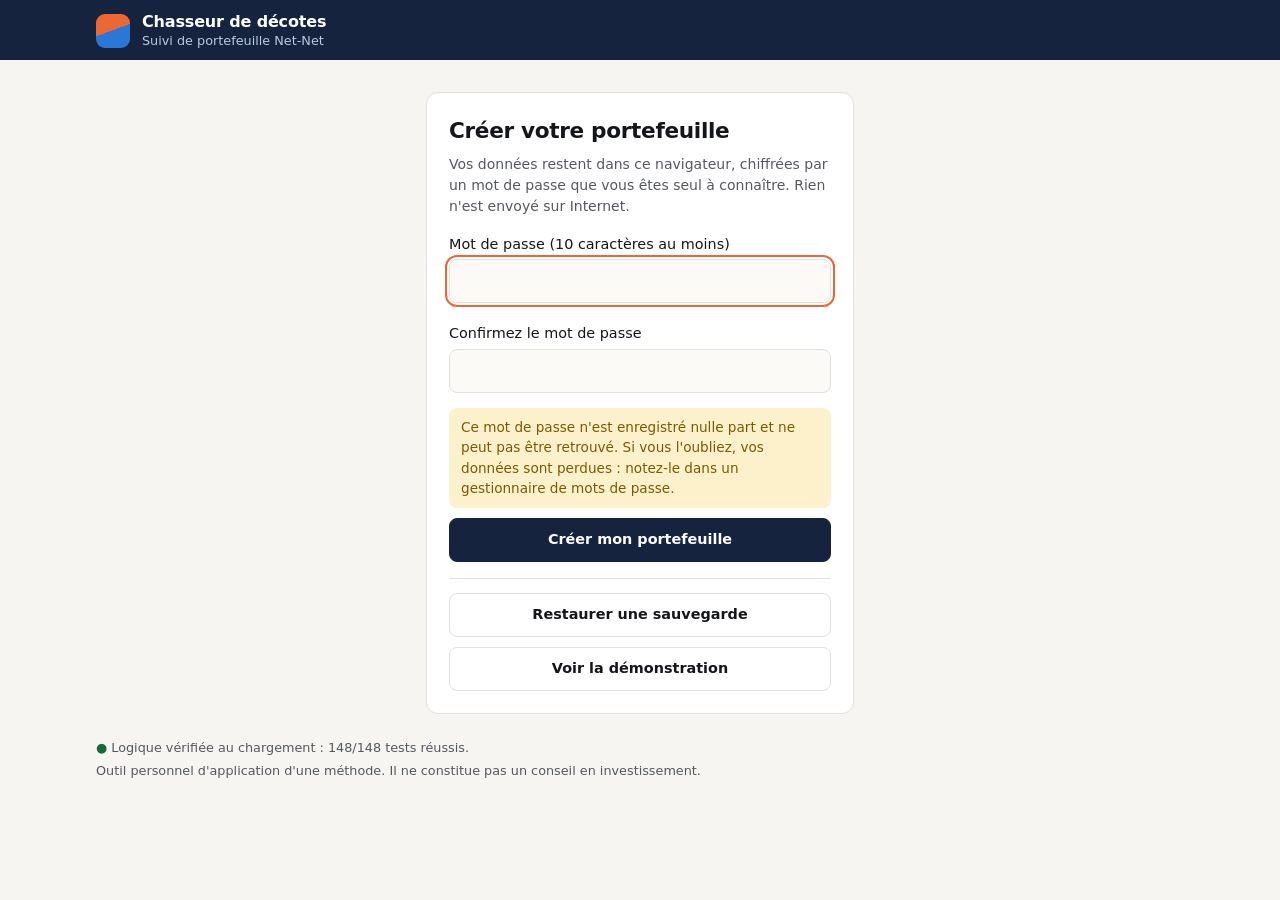
==== commit b3bc88e2: "Itération 4 : tableau de bord patrimonial et analyses RAPP, holding, mine - Classes d'actifs (action" ====
--- a/index.html
+++ b/index.html
@@ -74,6 +74,16 @@
   <section id="vue-tableau" class="vue">
     <p class="bandeau" id="bandeau" hidden></p>
     <div class="indicateurs" id="indicateurs"></div>
+    <div class="grille-graphiques">
+      <div class="bloc">
+        <div class="bloc-titre"><h2>Répartition</h2><p class="note" id="repartition-note"></p></div>
+        <div id="graphe-repartition"></div>
+      </div>
+      <div class="bloc">
+        <div class="bloc-titre"><h2>Évolution de la valeur totale</h2><p class="note" id="evolution-note"></p></div>
+        <div id="graphe-evolution"></div>
+      </div>
+    </div>
     <div class="bloc rapport" id="rapport-cours" hidden>
       <div class="bloc-titre">
         <h2>Actualisation des cours</h2>
@@ -85,7 +95,7 @@
     <div class="bloc">
       <div class="bloc-titre">
         <div>
-          <h2>Portefeuille</h2>
+          <h2>Toutes les lignes</h2>
           <p class="note" id="resume-lignes"></p>
           <p class="note" id="etat-cours"></p>
         </div>
@@ -94,6 +104,7 @@
           <button type="button" class="bouton" id="ajouter-ligne">Ajouter une ligne</button>
         </div>
       </div>
+      <div class="puces-filtre" id="filtres-classe" role="group" aria-label="Filtrer par classe d'actif"></div>
       <p class="note" id="aucune-ligne" hidden>Aucune ligne pour l'instant. Ajoutez votre première action, ou importez vos lignes depuis l'onglet Données.</p>
       <div class="tableau-cadre">
         <table class="lignes" id="lignes">
@@ -101,8 +112,8 @@
             <tr>
               <th scope="col">Société</th>
               <th scope="col" class="num">Cours</th>
-              <th scope="col" class="num">Prix de revient</th>
-              <th scope="col" class="num">Performance</th>
+              <th scope="col" class="num">PRU</th>
+              <th scope="col" class="num">Plus-value latente</th>
               <th scope="col" class="num">Objectif</th>
               <th scope="col" class="num">Potentiel</th>
               <th scope="col" class="num">Poids</th>
@@ -114,6 +125,24 @@
         </table>
       </div>
     </div>
+    <div class="bloc">
+      <div class="bloc-titre">
+        <div>
+          <h2>Simulateur d'intérêts composés</h2>
+          <p class="note">Projection théorique à rendement constant : ce n'est pas une prévision.</p>
+        </div>
+      </div>
+      <form id="f-simulation" class="simulation" autocomplete="off" novalidate>
+        <div class="champ large"><label for="sim-capital">Capital de départ (€)</label><input id="sim-capital" type="text" inputmode="decimal"></div>
+        <div class="champ large"><label for="sim-versement">Versement mensuel (€)</label><input id="sim-versement" type="text" inputmode="decimal" value="0"></div>
+        <div class="champ large"><label for="sim-taux">Rendement annuel : <output id="sim-taux-valeur" for="sim-taux"></output></label><input id="sim-taux" type="range" min="0" max="20" step="0.5" value="10"></div>
+        <div class="champ large"><label for="sim-duree">Durée</label>
+          <select id="sim-duree"><option value="10">10 ans</option><option value="15">15 ans</option><option value="20" selected>20 ans</option><option value="25">25 ans</option><option value="30">30 ans</option></select></div>
+      </form>
+      <p class="resume-simulation" id="sim-resume" aria-live="polite"></p>
+      <div id="graphe-simulation"></div>
+    </div>
+
     <details class="bloc repli">
       <summary><h2>Règles appliquées</h2></summary>
       <dl class="regles" id="regles"></dl>
@@ -123,9 +152,27 @@
   <!-- ============ Analyse société ============ -->
   <section id="vue-analyse" class="vue" hidden>
     <div class="bloc-titre">
-      <h2>Analyse d'une société avant achat</h2>
-      <p class="note">Montants en millions d'euros, cours en euros. Prérempli avec le cas d'école Alpha Industrie (fictif).</p>
-    </div>
+      <h2>Analyse d'une société</h2>
+      <p class="note" id="outil-note"></p>
+    </div>
+    <nav class="sous-onglets" id="sous-onglets" aria-label="Méthodes d'analyse">
+      <button type="button" data-outil="vann" aria-current="page">VANN / VANE</button>
+      <button type="button" data-outil="rapp">RAPP</button>
+      <button type="button" data-outil="holding">Holding</button>
+      <button type="button" data-outil="mine">Mine</button>
+    </nav>
+    <div class="bloc fiches">
+      <div class="champ large"><label for="fiche-liste">Fiches enregistrées</label><select id="fiche-liste"></select></div>
+      <div class="actions">
+        <button type="button" class="bouton principal" id="fiche-enregistrer">Enregistrer la fiche</button>
+        <button type="button" class="bouton" id="fiche-exemple">Charger l'exemple</button>
+        <button type="button" class="bouton" id="fiche-vider">Vider</button>
+        <button type="button" class="bouton danger" id="fiche-supprimer">Supprimer la fiche</button>
+      </div>
+      <p class="note" id="fiche-etat" aria-live="polite"></p>
+    </div>
+
+    <div class="outil" id="outil-vann">
     <div class="analyse">
       <form id="formulaire" class="bloc saisie" autocomplete="off" novalidate></form>
       <div class="resultats">
@@ -135,8 +182,36 @@
         <p class="note">Reste à vérifier à la main : flux de trésorerie, quatre ratios de la direction sur huit ans, raison de la décote.</p>
         <div class="actions">
           <button type="button" class="bouton principal" id="vers-portefeuille">Ajouter au portefeuille</button>
-          <button type="button" class="bouton" id="reinitialiser">Recharger Alpha Industrie</button>
-          <button type="button" class="bouton" id="vider">Vider le formulaire</button>
+        </div>
+      </div>
+    </div>
+    </div>
+
+    <div class="outil" id="outil-rapp" hidden>
+      <form id="f-rapp" class="bloc" autocomplete="off" novalidate></form>
+      <div class="bloc verdict" id="rapp-synthese" aria-live="polite"></div>
+      <div class="grille-ratios" id="rapp-ratios"></div>
+      <p class="avertissement">La formule de valorisation RAPP est tenue secrète par Les Daubasses. Ces quatre ratios publics servent à juger la direction et à filtrer, pas à fixer un prix : pour le prix, utilisez la VANN, la VANE ou la VANT. Les seuils « à surveiller » et « alerte » sont des choix de l'outil.</p>
+    </div>
+
+    <div class="outil" id="outil-holding" hidden>
+      <div class="analyse">
+        <form id="f-holding" class="bloc saisie" autocomplete="off" novalidate></form>
+        <div class="resultats">
+          <div class="bloc verdict" id="holding-verdict" aria-live="polite"></div>
+          <div class="bloc"><h3>Actif net réévalué</h3><dl class="valeurs" id="holding-valeurs"></dl></div>
+          <div class="bloc"><h3>Poids des participations</h3><div id="holding-parts"></div></div>
+        </div>
+      </div>
+    </div>
+
+    <div class="outil" id="outil-mine" hidden>
+      <div class="analyse">
+        <form id="f-mine" class="bloc saisie" autocomplete="off" novalidate></form>
+        <div class="resultats">
+          <div class="bloc verdict" id="mine-verdict" aria-live="polite"></div>
+          <div class="bloc"><h3>Du gisement à la valeur par action</h3><dl class="valeurs" id="mine-valeurs"></dl></div>
+          <p class="note" id="mine-precautions"></p>
         </div>
       </div>
     </div>
@@ -243,6 +318,7 @@
     <h2 id="ligne-titre"></h2>
     <div class="champ large"><label for="l-nom">Société</label><input id="l-nom" type="text" maxlength="120"></div>
     <div class="deux">
+      <div class="champ large"><label for="l-classe">Classe d'actif</label><select id="l-classe"></select></div>
       <div class="champ large"><label for="l-code">Code bourse</label><input id="l-code" type="text" maxlength="24" autocapitalize="characters" spellcheck="false"></div>
       <div class="champ large"><label for="l-place">Place de cotation</label><select id="l-place"></select></div>
       <div class="champ large"><label for="l-enveloppe">Enveloppe</label><select id="l-enveloppe"><option>PEA</option><option>CTO</option></select></div>
@@ -254,7 +330,7 @@
       <div class="champ large"><label for="l-solvabilite">Solvabilité maison (%)</label><input id="l-solvabilite" type="text" inputmode="decimal"></div>
       <div class="champ large"><label for="l-bilanSolide">Bilan toujours solide ?</label><select id="l-bilanSolide"><option value="">Non renseigné</option><option value="oui">Oui</option><option value="non">Non</option></select></div>
     </div>
-    <p class="note aide-code">Code bourse : le code court (ALPH) avec sa place de cotation, ou le code Yahoo complet (ALPH.PA).</p>
+    <p class="note aide-code">Code bourse : le code court (ALPH) avec sa place de cotation, ou le code Yahoo complet (ALPH.PA). Or : code GC=F, place « Autre », quantité en onces. Pour un ETF ou de l'or, l'objectif et la solvabilité sont facultatifs.</p>
     <div class="champ large"><label for="l-dateResultats">Prochaine publication de résultats</label><input id="l-dateResultats" type="date"></div>
     <div class="champ large"><label for="l-notes">Thèse et notes</label><textarea id="l-notes" rows="3" maxlength="2000"></textarea></div>
     <p class="message" id="ligne-message" role="alert" hidden></p>
@@ -287,6 +363,7 @@
         <div class="champ large"><label for="op-frais" id="op-frais-libelle">Frais (€)</label><input id="op-frais" type="text" inputmode="decimal"></div>
       </div>
       <div class="deux" id="op-nouvelle-ligne">
+        <div class="champ large"><label for="op-classe">Classe d'actif</label><select id="op-classe"></select></div>
         <div class="champ large"><label for="op-place">Place de cotation</label><select id="op-place"></select></div>
         <div class="champ large"><label for="op-enveloppe">Enveloppe</label><select id="op-enveloppe"><option>PEA</option><option>CTO</option></select></div>
       </div>
@@ -320,7 +397,11 @@
 <script src="js/csv.js"></script>
 <script src="js/reseau.js"></script>
 <script src="js/journal.js"></script>
+<script src="js/methodes.js"></script>
+<script src="js/graphiques.js"></script>
 <script src="js/tests.js"></script>
+<script src="js/vue-patrimoine.js"></script>
+<script src="js/vue-analyses.js"></script>
 <script src="js/app.js"></script>
 </body>
 </html>
--- a/css/style.css
+++ b/css/style.css
@@ -5,6 +5,9 @@
   --vert: #116b3a; --vert-f: #e2f3e8; --rouge: #a12a2a; --rouge-f: #fbe6e4;
   --bleu: #1b54a0; --bleu-f: #e4eefb; --jaune: #7a5a00; --jaune-f: #fdf1cc; --gris-f: #eeede8;
   --rayon: 12px;
+  /* Graphiques : palette catégorielle validée (ordre fixe), grille et axes discrets. */
+  --v1: #2a78d6; --v2: #eb6834; --v3: #1baf7a; --v4: #eda100;
+  --v-muet: #898781; --v-grille: #e1e0d9; --v-axe: #c3c2b7; --v-piste: #cde2fb; --v-attention: #fab219;
   --police: system-ui, -apple-system, "Segoe UI", Roboto, sans-serif;
 }
 @media (prefers-color-scheme: dark) {
@@ -13,6 +16,8 @@
     --marine: #0c1220; --accent: #f08a5c; --champ: #13161b;
     --vert: #7fd6a0; --vert-f: #15301f; --rouge: #f29a94; --rouge-f: #3a1b1a;
     --bleu: #93bdf5; --bleu-f: #16263e; --jaune: #ecc766; --jaune-f: #342a0d; --gris-f: #22262e;
+    --v1: #3987e5; --v2: #d95926; --v3: #199e70; --v4: #c98500;
+    --v-muet: #898781; --v-grille: #2a2e37; --v-axe: #3a3f4a; --v-piste: #1c2f4d; --v-attention: #fab219;
   }
 }
 * { box-sizing: border-box; }
@@ -41,7 +46,7 @@
 .onglet:focus-visible, .bouton:focus-visible, .bouton-entete:focus-visible, .fichier:focus-within, input:focus-visible, select:focus-visible, textarea:focus-visible, summary:focus-visible { outline: 2px solid #eb6834; outline-offset: 2px; }
 
 main { max-width: 1120px; margin: 0 auto; padding: 20px 16px 8px; }
-.vue { display: grid; gap: 16px; }
+.vue { display: grid; grid-template-columns: minmax(0, 1fr); gap: 16px; }
 .vue[hidden] { display: none; }
 .bandeau { background: var(--jaune-f); color: var(--jaune); border-radius: var(--rayon); padding: 10px 14px; font-size: .9rem; }
 .bandeau.alerte { background: var(--rouge-f); color: var(--rouge); }
@@ -67,6 +72,7 @@
 .s-renforcer { background: var(--bleu-f); color: var(--bleu); }
 .s-completer { background: var(--jaune-f); color: var(--jaune); }
 .s-garder { background: var(--gris-f); color: var(--encre2); }
+.s-suivi { background: none; color: var(--encre2); border: 1px solid var(--trait); }
 .puce { font-weight: 600; background: none; border: 1px solid currentColor; color: var(--accent); margin: 4px 4px 0 0; }
 .hausse { color: var(--vert); } .baisse { color: var(--rouge); }
 
@@ -179,10 +185,110 @@
 .avertissements li { color: var(--jaune); }
 .aide-code { margin: 4px 0 6px; font-size: .8rem; }
 
+/* ---------- Graphiques (js/graphiques.js) ---------- */
+.v1 { --c: var(--v1); } .v2 { --c: var(--v2); } .v3 { --c: var(--v3); } .v4 { --c: var(--v4); } .v-muet { --c: var(--v-muet); }
+.grille-graphiques { display: grid; grid-template-columns: minmax(0, 1fr) minmax(0, 1.5fr); gap: 16px; align-items: start; }
+.g-repartition, .g-courbe { position: relative; }
+.g-barre { display: flex; gap: 2px; height: 10px; border-radius: 5px; overflow: hidden; background: var(--carte); margin: 6px 0 14px; }
+.g-seg { background: var(--c); min-width: 3px; cursor: default; }
+.g-seg:hover, .g-seg:focus-visible { filter: brightness(1.12); outline: none; }
+.g-seg.g-vide { flex-grow: 1; background: var(--gris-f); }
+.g-liste { list-style: none; margin: 0; padding: 0; display: grid; gap: 8px; font-size: .92rem; }
+.g-liste li { display: grid; grid-template-columns: 12px minmax(0, 1fr) auto 3.4em; gap: 10px; align-items: center; }
+.g-pastille { width: 12px; height: 12px; border-radius: 3px; background: var(--c); }
+.g-nom { min-width: 0; overflow-wrap: anywhere; }
+.g-montant, .g-part { text-align: right; font-variant-numeric: tabular-nums; }
+.g-part { color: var(--encre2); }
+.g-svg { display: block; width: 100%; height: auto; overflow: visible; touch-action: pan-y; }
+.g-svg:focus-visible { outline: 2px solid #eb6834; outline-offset: 4px; border-radius: 4px; }
+.g-grille { stroke: var(--v-grille); stroke-width: 1; }
+.g-axe { stroke: var(--v-axe); stroke-width: 1; }
+.g-graduation { fill: var(--v-muet); font-size: 11px; font-variant-numeric: tabular-nums; }
+.g-etiquette { fill: var(--encre); font-size: 12px; font-weight: 600; font-variant-numeric: tabular-nums; }
+.g-ligne { fill: none; stroke: var(--c); stroke-width: 2; stroke-linejoin: round; stroke-linecap: round; }
+.g-aire { fill: var(--c); opacity: .1; stroke: none; }
+.g-bande { fill: var(--c); opacity: .12; stroke: none; }
+.g-point { fill: var(--c); stroke: var(--carte); stroke-width: 2; }
+.g-reticule { stroke: var(--v-axe); stroke-width: 1; }
+.g-zone-survol { fill: transparent; cursor: crosshair; }
+.g-legende { list-style: none; margin: 8px 0 0; padding: 0; display: flex; flex-wrap: wrap; gap: 6px 16px; font-size: .85rem; color: var(--encre2); }
+.g-legende li { display: flex; align-items: center; gap: 6px; }
+.g-trait { width: 16px; height: 2px; border-radius: 1px; background: var(--c); }
+.g-carre { width: 12px; height: 12px; border-radius: 3px; background: var(--c); opacity: .3; }
+.g-bulle { position: absolute; z-index: 3; pointer-events: none; background: var(--carte); border: 1px solid var(--trait); border-radius: 8px;
+  box-shadow: 0 4px 14px rgba(0,0,0,.12); padding: 7px 10px; font-size: .82rem; display: grid; gap: 3px; white-space: nowrap; }
+.g-bulle-ligne { display: flex; align-items: center; gap: 7px; }
+.g-bulle-ligne strong { font-variant-numeric: tabular-nums; }
+.g-bulle-ligne span:last-child:not(.g-cle) { color: var(--encre2); }
+.g-cle { width: 12px; height: 2px; border-radius: 1px; background: var(--c); }
+.g-jauge { margin: 10px 0 2px; }
+.g-piste { position: relative; height: 8px; border-radius: 4px; background: var(--v-piste); overflow: hidden; }
+.g-zone { position: absolute; top: 0; bottom: 0; background: var(--v1); opacity: .28; }
+.g-rempli { position: absolute; left: 0; top: 0; bottom: 0; border-radius: 4px; background: var(--v1); }
+.g-rempli.attention { background: var(--v-attention); }
+.g-reperes { position: relative; height: 16px; font-size: .72rem; color: var(--v-muet); font-variant-numeric: tabular-nums; }
+.g-reperes span { position: absolute; top: 2px; transform: translateX(-50%); }
+.g-mini { display: block; overflow: visible; }
+.g-mini-ligne { fill: none; stroke: var(--v-muet); stroke-width: 2; stroke-linejoin: round; stroke-linecap: round; }
+.g-mini-fin { fill: var(--v1); stroke: var(--carte); stroke-width: 2; }
+.g-barres { list-style: none; margin: 0; padding: 0; display: grid; gap: 10px; font-size: .9rem; }
+.g-barres li { display: grid; grid-template-columns: minmax(0, 1fr) auto; gap: 4px 12px; }
+.g-barres .g-barre-fond { grid-column: 1 / -1; height: 8px; border-radius: 0 4px 4px 0; background: transparent; }
+.g-barres .g-barre-val { height: 100%; border-radius: 0 4px 4px 0; background: var(--v1); min-width: 2px; }
+.g-vide-texte { color: var(--encre2); font-size: .9rem; padding: 24px 0; text-align: center; }
+
+/* ---------- Tableau de bord patrimonial ---------- */
+.puces-filtre { display: flex; flex-wrap: wrap; gap: 6px; margin: 0 0 10px; }
+.puces-filtre button { font: inherit; font-size: .85rem; font-weight: 600; color: var(--encre2); background: var(--carte); border: 1px solid var(--trait); border-radius: 999px; padding: 6px 12px; min-height: 36px; cursor: pointer; }
+.puces-filtre button[aria-pressed="true"] { background: var(--marine); border-color: var(--marine); color: #fff; }
+.classe-tag { display: inline-flex; align-items: center; gap: 5px; }
+.classe-tag::before { content: ""; width: 8px; height: 8px; border-radius: 2px; background: var(--c); }
+.etat-cash { font-size: .8rem; color: var(--encre2); }
+.etat-cash.attention { color: var(--jaune); font-weight: 600; }
+.simulation { display: grid; grid-template-columns: repeat(4, minmax(0, 1fr)); gap: 4px 14px; margin-bottom: 8px; }
+.simulation input[type="range"] { padding: 0; min-height: 44px; accent-color: var(--marine); background: none; border: 0; }
+.simulation output { font-weight: 700; color: var(--encre); }
+.resume-simulation { font-size: .95rem; margin: 4px 0 10px; }
+.resume-simulation strong { font-size: 1.15rem; }
+
+/* ---------- Analyses ---------- */
+.sous-onglets { display: flex; gap: 4px; background: var(--gris-f); border-radius: 10px; padding: 4px; overflow-x: auto; }
+.sous-onglets button { flex: 1; font: inherit; font-size: .9rem; font-weight: 600; color: var(--encre2); background: none; border: 0; border-radius: 7px; padding: 8px 12px; min-height: 40px; cursor: pointer; white-space: nowrap; }
+.sous-onglets button[aria-current="page"] { background: var(--carte); color: var(--encre); box-shadow: 0 1px 3px rgba(0,0,0,.12); }
+.fiches { display: grid; grid-template-columns: minmax(180px, 280px) 1fr; gap: 8px 16px; align-items: end; }
+.fiches .champ { padding: 0; }
+.fiches .note { grid-column: 1 / -1; }
+.outil { display: grid; grid-template-columns: minmax(0, 1fr); gap: 16px; }
+.outil > *, .vue > * { min-width: 0; }
+.rapp-cadre { overflow-x: auto; margin-top: 12px; }
+.rapp-table { border-collapse: collapse; font-size: .88rem; min-width: 760px; width: 100%; }
+.rapp-table th { text-align: left; font-weight: 600; color: var(--encre2); padding: 4px 6px; white-space: nowrap; }
+.rapp-table td { padding: 3px; }
+.rapp-table input { min-height: 38px; padding: 6px 7px; text-align: right; }
+.rapp-table th[scope="row"] { position: sticky; left: 0; background: var(--carte); z-index: 1; min-width: 150px; white-space: normal; }
+.rapp-entete { display: grid; grid-template-columns: minmax(0, 2fr) minmax(0, 1fr); gap: 0 14px; }
+.rapp-entete .champ { grid-template-columns: 1fr; }
+.grille-ratios { display: grid; grid-template-columns: repeat(2, minmax(0, 1fr)); gap: 16px; }
+.ratio { display: grid; gap: 8px; align-content: start; }
+.ratio-tete { display: flex; justify-content: space-between; align-items: flex-start; gap: 10px; }
+.ratio h3 { margin: 0; }
+.badge { display: inline-flex; align-items: center; gap: 5px; border-radius: 999px; font-size: .75rem; font-weight: 700; padding: 3px 10px; white-space: nowrap; }
+.b-ok { background: var(--vert-f); color: var(--vert); } .b-vigilance { background: var(--jaune-f); color: var(--jaune); }
+.b-alerte { background: var(--rouge-f); color: var(--rouge); } .b-incomplet, .b-na { background: var(--gris-f); color: var(--encre2); }
+.ratio-corps { display: flex; align-items: center; justify-content: space-between; gap: 12px; }
+.ratio-chiffres { font-size: 1.05rem; font-weight: 700; font-variant-numeric: tabular-nums; }
+.ratio-chiffres small { display: block; font-size: .78rem; font-weight: 400; color: var(--encre2); }
+.ratio .attendu { font-size: .8rem; color: var(--encre2); }
+.participations { display: grid; grid-template-columns: minmax(0, 1fr) 110px; gap: 6px 10px; }
+.participations input { min-height: 40px; }
+
 /* Téléphone */
 @media (max-width: 860px) {
   .indicateurs { grid-template-columns: repeat(2, 1fr); }
-  .analyse, .grille-donnees { grid-template-columns: 1fr; }
+  .analyse, .grille-donnees, .grille-graphiques, .grille-ratios { grid-template-columns: 1fr; }
+  .simulation { grid-template-columns: 1fr 1fr; }
+  .fiches { grid-template-columns: 1fr; }
+  .rapp-entete { grid-template-columns: 1fr; }
   .resultats { position: static; }
 }
 @media (max-width: 720px) {
@@ -208,3 +314,4 @@
   .indic-valeur { font-size: 1.25rem; }
   .champ { grid-template-columns: 1fr 104px; }
 }
+.lignes td.trop-lourd { color: var(--jaune); font-weight: 700; }
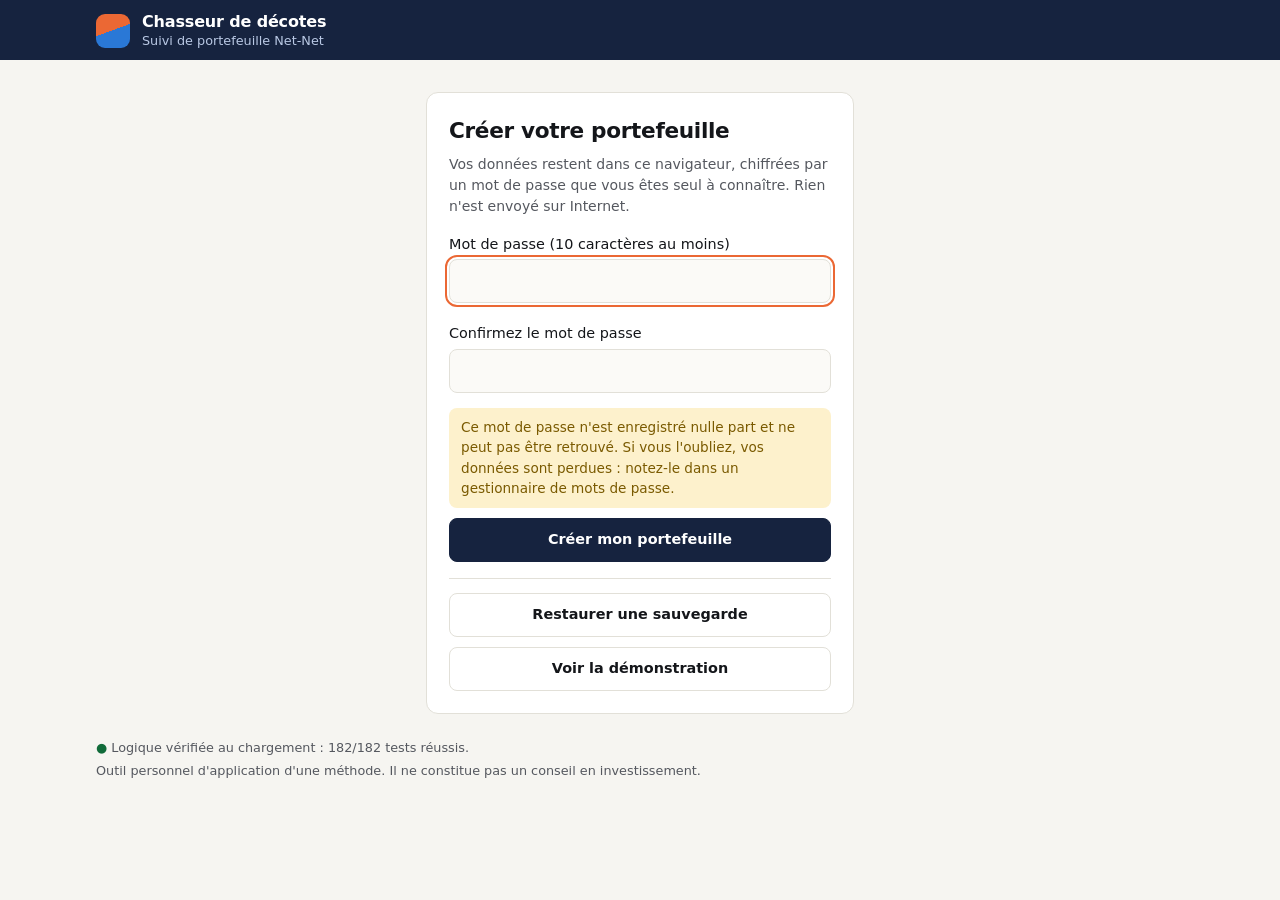
==== commit 96102aa3: "Itération 5 : carnet de bord, radar Buffett, gérants, assurance anti-krach, momentum - Carnet de bor" ====
--- a/index.html
+++ b/index.html
@@ -25,6 +25,7 @@
     <nav class="onglets" id="onglets" aria-label="Sections" hidden>
       <button type="button" class="onglet" data-vue="tableau" aria-current="page">Tableau</button>
       <button type="button" class="onglet" data-vue="analyse">Analyse</button>
+      <button type="button" class="onglet" data-vue="gerants">Gérants</button>
       <button type="button" class="onglet" data-vue="journal">Journal</button>
       <button type="button" class="onglet" data-vue="donnees">Données</button>
     </nav>
@@ -105,6 +106,7 @@
         </div>
       </div>
       <div class="puces-filtre" id="filtres-classe" role="group" aria-label="Filtrer par classe d'actif"></div>
+      <div class="momentum-zone" id="momentum-zone"></div>
       <p class="note" id="aucune-ligne" hidden>Aucune ligne pour l'instant. Ajoutez votre première action, ou importez vos lignes depuis l'onglet Données.</p>
       <div class="tableau-cadre">
         <table class="lignes" id="lignes">
@@ -117,6 +119,7 @@
               <th scope="col" class="num">Objectif</th>
               <th scope="col" class="num">Potentiel</th>
               <th scope="col" class="num">Poids</th>
+              <th scope="col" class="num" id="th-momentum" hidden>Momentum 12-1</th>
               <th scope="col">Statut</th>
               <th scope="col"><span class="invisible">Actions</span></th>
             </tr>
@@ -125,6 +128,7 @@
         </table>
       </div>
     </div>
+
     <div class="bloc">
       <div class="bloc-titre">
         <div>
@@ -143,6 +147,28 @@
       <div id="graphe-simulation"></div>
     </div>
 
+    <details class="bloc repli" id="bloc-assurance">
+      <summary><h2>Assurance anti-krach (puts)</h2></summary>
+      <p class="avertissement">Produit complexe : une option peut perdre 100 % de sa prime, et c'est le cas la plupart des années. Les options ne sont pas éligibles au PEA et demandent un compte-titres ouvert aux options sur indices. Outil pédagogique, pas un conseil.</p>
+      <form id="f-assurance" class="simulation assurance" autocomplete="off" novalidate>
+        <div class="champ large"><label for="as-valeur">Valeur à protéger (€)</label><input id="as-valeur" type="text" inputmode="decimal"></div>
+        <div class="champ large"><label for="as-budget">Budget par an : <output id="as-budget-valeur"></output></label><input id="as-budget" type="range" min="1" max="3" step="0.25" value="2"></div>
+        <div class="champ large"><label for="as-distance">Strike sous le cours : <output id="as-distance-valeur"></output></label><input id="as-distance" type="range" min="30" max="35" step="1" value="35"></div>
+        <div class="champ large"><label for="as-vol">Volatilité implicite (%)</label><input id="as-vol" type="text" inputmode="decimal" value="30"></div>
+        <div class="champ large"><label for="as-prime">Prime observée (% du nominal, facultatif)</label><input id="as-prime" type="text" inputmode="decimal" placeholder="ex. 1,2"></div>
+        <div class="champ large"><label for="as-taux">Taux sans risque (%)</label><input id="as-taux" type="text" inputmode="decimal" value="3"></div>
+        <div class="champ large"><label for="as-rendement">Rendement du marché (%/an)</label><input id="as-rendement" type="text" inputmode="decimal" value="8"></div>
+        <div class="champ large"><label for="as-cash">Rendement du cash (%/an)</label><input id="as-cash" type="text" inputmode="decimal" value="2"></div>
+        <div class="champ large"><label for="as-krach">Krach testé (baisse en %)</label><input id="as-krach" type="text" inputmode="decimal" value="40"></div>
+      </form>
+      <div id="as-resultats" class="pile"></div>
+      <p class="note">La formule de Black-Scholes avec une volatilité unique sous-estime en général le prix des puts très en dehors de la monnaie : saisissez la prime réellement cotée par votre courtier quand vous l'avez.</p>
+      <div class="encadre">
+        <p><strong>Le cas Universa (mars 2020).</strong> Le fonds de couverture de Mark Spitznagel, conseillé par Nassim Taleb, a annoncé +3 612 % en mars 2020 et +4 144 % depuis le début de l'année, d'après sa lettre aux clients rapportée par le Wall Street Journal, Bloomberg et Yahoo Finance.</p>
+        <p class="note">Ce rendement porte sur le petit capital consacré à la couverture, pas sur un portefeuille entier : l'effet sur le portefeuille dépend de la part qui lui est allouée, ici 1 à 3 % par an.</p>
+      </div>
+    </details>
+
     <details class="bloc repli">
       <summary><h2>Règles appliquées</h2></summary>
       <dl class="regles" id="regles"></dl>
@@ -160,6 +186,7 @@
       <button type="button" data-outil="rapp">RAPP</button>
       <button type="button" data-outil="holding">Holding</button>
       <button type="button" data-outil="mine">Mine</button>
+      <button type="button" data-outil="qualite">Qualité</button>
     </nav>
     <div class="bloc fiches">
       <div class="champ large"><label for="fiche-liste">Fiches enregistrées</label><select id="fiche-liste"></select></div>
@@ -205,6 +232,18 @@
       </div>
     </div>
 
+    <div class="outil" id="outil-qualite" hidden>
+      <div class="analyse">
+        <form id="f-qualite" class="bloc saisie" autocomplete="off" novalidate></form>
+        <div class="resultats">
+          <div class="bloc verdict" id="qualite-verdict" aria-live="polite"></div>
+          <div class="bloc"><h3>Le radar de l'« action idéale »</h3><div id="qualite-radar"></div></div>
+          <div class="bloc"><h3>Critère par critère</h3><ul class="criteres" id="qualite-criteres"></ul></div>
+          <p class="avertissement">Limite du modèle : seules les marques achetées figurent au bilan. Une marque créée en interne (l'iPhone pour Apple) n'y apparaît pas, donc les ratios de bilan ne montrent pas tout l'avantage concurrentiel. Chez Apple, les rachats d'actions réduisent aussi les capitaux propres, ce qui gonfle le ratio dettes ÷ capitaux propres.</p>
+        </div>
+      </div>
+    </div>
+
     <div class="outil" id="outil-mine" hidden>
       <div class="analyse">
         <form id="f-mine" class="bloc saisie" autocomplete="off" novalidate></form>
@@ -213,6 +252,55 @@
           <div class="bloc"><h3>Du gisement à la valeur par action</h3><dl class="valeurs" id="mine-valeurs"></dl></div>
           <p class="note" id="mine-precautions"></p>
         </div>
+      </div>
+    </div>
+  </section>
+
+  <!-- ============ Gérants (Smart Money) ============ -->
+  <section id="vue-gerants" class="vue" hidden>
+    <div class="bloc-titre">
+      <div>
+        <h2>Ce qu'achètent les gérants de référence</h2>
+        <p class="note">Une lecture parallèle des tendances de fond, avant votre propre analyse : jamais une raison d'acheter à elle seule.</p>
+      </div>
+    </div>
+    <p class="bandeau" id="bandeau-gerants" hidden></p>
+    <div class="puces-filtre" id="periode-gerants" role="group" aria-label="Période"></div>
+    <div class="indicateurs" id="gerants-indicateurs"></div>
+    <div class="bloc">
+      <p class="note" id="gerants-vide">Aucun mouvement pour l'instant. Saisissez les entrées et sorties publiées dans les lettres mensuelles et reportings des fonds que vous suivez, importez un fichier CSV, ou chargez l'exemple d'Indépendance AM.</p>
+      <div class="actions">
+        <button type="button" class="bouton principal" id="ajouter-mouvement">Ajouter un mouvement</button>
+        <label class="bouton fichier">Importer un CSV<input type="file" id="fichier-gerants" accept=".csv,.txt,text/csv,text/plain"></label>
+        <button type="button" class="bouton" id="exemple-gerants">Charger l'exemple Indépendance AM</button>
+      </div>
+      <div class="pile" id="gerants-import" hidden>
+        <p id="gerants-import-texte"></p>
+        <div class="actions"><button type="button" class="bouton principal" id="gerants-importer">Importer</button><button type="button" class="bouton" id="gerants-annuler-import">Annuler</button></div>
+      </div>
+      <p class="note">Pourquoi une saisie manuelle : les sources (lettres des fonds, reportings mensuels, déclarations 13F américaines) ne sont pas interrogeables depuis un navigateur sans serveur. CSV attendu : Date ; Fonds ; Gérant ; Société ; Code ; Mouvement (entrée, renforcement, allègement, sortie) ; Thème ; Source ; Note.</p>
+      <p class="note">Exemple : selon Épargnant 3.0 (septembre 2025), Indépendance France Small &amp; Mid, géré par William Higgons, comptait 428 M€ d'encours et une cinquantaine de lignes ; la vidéo évoque un peu plus de 400 M€ et une quarantaine de titres.</p>
+    </div>
+    <div class="bloc" id="bloc-societes-gerants">
+      <div class="bloc-titre"><h2>Sociétés suivies par les gérants</h2><p class="note">Solde = fonds acheteurs − fonds vendeurs sur la période</p></div>
+      <div class="tableau-cadre">
+        <table class="lignes" id="societes-gerants">
+          <thead><tr><th scope="col">Société</th><th scope="col">Fonds acheteurs</th><th scope="col">Fonds vendeurs</th><th scope="col" class="num">Solde</th><th scope="col" class="num">Dernier mouvement</th><th scope="col"><span class="invisible">Consensus</span></th><th scope="col"><span class="invisible">Actions</span></th></tr></thead>
+          <tbody></tbody>
+        </table>
+      </div>
+    </div>
+    <div class="bloc" id="bloc-themes-gerants">
+      <div class="bloc-titre"><h2>Thèmes achetés</h2><p class="note">Les rotations de fond (énergie, cuivre…) vues à travers les achats des gérants</p></div>
+      <div id="themes-gerants"></div>
+    </div>
+    <div class="bloc">
+      <div class="bloc-titre"><h2>Mouvements</h2><p class="note" id="nb-mouvements"></p></div>
+      <div class="tableau-cadre">
+        <table class="lignes" id="mouvements-gerants">
+          <thead><tr><th scope="col">Société</th><th scope="col">Mouvement</th><th scope="col">Fonds</th><th scope="col">Source</th><th scope="col"><span class="invisible">Actions</span></th></tr></thead>
+          <tbody></tbody>
+        </table>
       </div>
     </div>
   </section>
@@ -249,6 +337,17 @@
         </table>
       </div>
     </div>
+    <div class="bloc">
+      <div class="bloc-titre">
+        <div>
+          <h2>Carnet de bord</h2>
+          <p class="note">Vos thèses écrites avant chaque achat, vos raisons de vendre et vos notes de suivi : de quoi garder un processus « mécanique et méchant ».</p>
+        </div>
+        <button type="button" class="bouton" id="ajouter-suivi">Ajouter une note de suivi</button>
+      </div>
+      <p class="note" id="carnet-vide">Le carnet se remplit à chaque achat (thèse obligatoire) et à chaque vente (raison obligatoire).</p>
+      <div id="carnet-liste" class="carnet"></div>
+    </div>
   </section>
 
   <!-- ============ Données ============ -->
@@ -330,6 +429,7 @@
       <div class="champ large"><label for="l-solvabilite">Solvabilité maison (%)</label><input id="l-solvabilite" type="text" inputmode="decimal"></div>
       <div class="champ large"><label for="l-bilanSolide">Bilan toujours solide ?</label><select id="l-bilanSolide"><option value="">Non renseigné</option><option value="oui">Oui</option><option value="non">Non</option></select></div>
     </div>
+    <p class="note" id="ligne-rappel-journal" hidden>Pour un nouvel achat, passez plutôt par l'onglet Journal : la thèse y est obligatoire et le cash est mis à jour. Cette fiche sert à reprendre une position existante.</p>
     <p class="note aide-code">Code bourse : le code court (ALPH) avec sa place de cotation, ou le code Yahoo complet (ALPH.PA). Or : code GC=F, place « Autre », quantité en onces. Pour un ETF ou de l'or, l'objectif et la solvabilité sont facultatifs.</p>
     <div class="champ large"><label for="l-dateResultats">Prochaine publication de résultats</label><input id="l-dateResultats" type="date"></div>
     <div class="champ large"><label for="l-notes">Thèse et notes</label><textarea id="l-notes" rows="3" maxlength="2000"></textarea></div>
@@ -368,6 +468,23 @@
         <div class="champ large"><label for="op-enveloppe">Enveloppe</label><select id="op-enveloppe"><option>PEA</option><option>CTO</option></select></div>
       </div>
       <div class="champ large"><label for="op-note">Note</label><input id="op-note" type="text" maxlength="500"></div>
+
+      <fieldset class="these" id="op-bloc-these">
+        <legend>Ma thèse d'investissement (obligatoire)</legend>
+        <p class="note" id="op-these-reprise" hidden></p>
+        <p class="note" id="op-these-analyse" hidden></p>
+        <div id="op-these-champs"></div>
+        <aside class="encadre echo">
+          <p><strong>Biais de la chambre d'écho.</strong> Une étude publiée en 2023 dans la <em>Review of Financial Studies</em> (Cookson, Engelberg et Mullins), portant sur environ 400 000 utilisateurs de StockTwits, montre que les investisseurs s'exposent surtout aux avis qui confirment le leur. Ces convictions « en chambre d'écho » vont de pair avec des rendements plus faibles et davantage d'échanges.</p>
+          <p class="note">Avant d'acheter, écrivez les meilleurs arguments contraires que vous avez cherchés.</p>
+        </aside>
+      </fieldset>
+
+      <fieldset class="these" id="op-vente-raison" hidden>
+        <legend>Pourquoi je vends (obligatoire)</legend>
+        <div class="champ large"><label for="op-raison">Raison</label><select id="op-raison"></select></div>
+        <div class="champ large"><label for="op-pourquoi">Commentaire</label><textarea id="op-pourquoi" rows="2" maxlength="4000"></textarea></div>
+      </fieldset>
     </div>
 
     <div id="op-confirmation" hidden>
@@ -375,6 +492,7 @@
       <ul class="liste-fine avertissements" id="op-avertissements"></ul>
       <label class="case" id="op-case-ligne"><input type="checkbox" id="op-maj-ligne" checked><span id="op-texte-ligne"></span></label>
       <label class="case" id="op-case-cash"><input type="checkbox" id="op-maj-cash" checked><span id="op-texte-cash"></span></label>
+      <p class="note" id="op-texte-carnet"></p>
     </div>
 
     <p class="message" id="op-message" role="alert" hidden></p>
@@ -383,6 +501,57 @@
       <button type="button" class="bouton" id="op-retour" hidden>Modifier la saisie</button>
       <button type="button" class="bouton" id="op-annuler">Annuler</button>
     </div>
+  </form>
+</dialog>
+
+<!-- ============ Activation du momentum ============ -->
+<dialog id="dlg-momentum" class="dialogue">
+  <form id="f-momentum" novalidate>
+    <h2>Activer le filtre Momentum ?</h2>
+    <p>Le momentum mesure la tendance du cours : ici, la variation entre il y a 12 mois et le mois dernier (« 12-1 »). Les intervenants de la chaîne ne sont pas d'accord sur son usage.</p>
+    <div class="debat">
+      <div class="encadre"><p><strong>Pour (César, et plusieurs études empiriques)</strong></p><p>Ajouter un filtre de momentum à une approche value a historiquement amélioré les résultats.</p></div>
+      <div class="encadre"><p><strong>Contre (Franck)</strong></p><p>Acheter ce qui monte, c'est suivre les flux acheteurs : l'inverse d'une démarche contrariante qui achète ce que le marché délaisse.</p></div>
+    </div>
+    <p class="note">Ce que fait l'outil : il affiche le momentum 12-1 de chaque ligne (calculé à l'actualisation des cours) et propose un filtre « momentum positif ». Il ne modifie aucun statut ni aucune règle d'achat ou de vente.</p>
+    <label class="case"><input type="checkbox" id="momentum-accord"><span>J'ai lu ces deux points de vue et j'active ce filtre en connaissance de cause.</span></label>
+    <div class="actions">
+      <button type="submit" class="bouton principal" id="momentum-activer" disabled>Activer</button>
+      <button type="button" class="bouton" id="momentum-annuler">Annuler</button>
+    </div>
+  </form>
+</dialog>
+
+<!-- ============ Mouvement d'un gérant ============ -->
+<dialog id="dlg-mouvement" class="dialogue">
+  <form id="f-mouvement" autocomplete="off" novalidate>
+    <h2>Mouvement d'un gérant</h2>
+    <div class="deux">
+      <div class="champ large"><label for="mv-fonds">Fonds</label><input id="mv-fonds" type="text" maxlength="120" list="mv-fonds-liste"></div>
+      <div class="champ large"><label for="mv-gerant">Gérant</label><input id="mv-gerant" type="text" maxlength="120"></div>
+      <div class="champ large"><label for="mv-societe">Société</label><input id="mv-societe" type="text" maxlength="120"></div>
+      <div class="champ large"><label for="mv-code">Code bourse</label><input id="mv-code" type="text" maxlength="24" autocapitalize="characters" spellcheck="false"></div>
+      <div class="champ large"><label for="mv-mouvement">Mouvement</label><select id="mv-mouvement"></select></div>
+      <div class="champ large"><label for="mv-date">Date du reporting</label><input id="mv-date" type="date"></div>
+    </div>
+    <datalist id="mv-fonds-liste"></datalist><datalist id="mv-theme-liste"></datalist>
+    <div class="champ large"><label for="mv-theme">Thème (énergie, cuivre…)</label><input id="mv-theme" type="text" maxlength="60" list="mv-theme-liste"></div>
+    <div class="champ large"><label for="mv-source">Source</label><input id="mv-source" type="text" maxlength="300" placeholder="Lettre mensuelle, reporting, article…"></div>
+    <div class="champ large"><label for="mv-note">Note</label><input id="mv-note" type="text" maxlength="500"></div>
+    <p class="message" id="mv-message" role="alert" hidden></p>
+    <div class="actions"><button type="submit" class="bouton principal">Enregistrer</button><button type="button" class="bouton" id="mv-annuler">Annuler</button></div>
+  </form>
+</dialog>
+
+<!-- ============ Note de suivi ============ -->
+<dialog id="dlg-suivi" class="dialogue">
+  <form id="f-suivi" autocomplete="off" novalidate>
+    <h2>Note de suivi</h2>
+    <div class="champ large"><label for="sv-societe">Société</label><input id="sv-societe" type="text" maxlength="120" list="sv-societes"></div>
+    <datalist id="sv-societes"></datalist>
+    <div class="champ large"><label for="sv-texte">Ce qui a changé (résultats, bilan, thèse confirmée ou affaiblie…)</label><textarea id="sv-texte" rows="5" maxlength="4000"></textarea></div>
+    <p class="message" id="sv-message" role="alert" hidden></p>
+    <div class="actions"><button type="submit" class="bouton principal">Enregistrer la note</button><button type="button" class="bouton" id="sv-annuler">Annuler</button></div>
   </form>
 </dialog>
 
@@ -399,9 +568,12 @@
 <script src="js/journal.js"></script>
 <script src="js/methodes.js"></script>
 <script src="js/graphiques.js"></script>
+<script src="js/gerants.js"></script>
 <script src="js/tests.js"></script>
 <script src="js/vue-patrimoine.js"></script>
 <script src="js/vue-analyses.js"></script>
+<script src="js/vue-assurance.js"></script>
+<script src="js/vue-gerants.js"></script>
 <script src="js/app.js"></script>
 </body>
 </html>
--- a/css/style.css
+++ b/css/style.css
@@ -282,20 +282,80 @@
 .participations { display: grid; grid-template-columns: minmax(0, 1fr) 110px; gap: 6px 10px; }
 .participations input { min-height: 40px; }
 
+/* ---------- Itération 5 : carnet, radar, gérants, assurance, momentum ---------- */
+.encadre { background: var(--gris-f); border-radius: 10px; padding: 12px 14px; display: grid; gap: 6px; font-size: .9rem; }
+.these { border: 1px solid var(--trait); border-radius: 10px; padding: 10px 14px 14px; margin: 12px 0 0; display: grid; gap: 8px; }
+.these legend { font-weight: 700; color: var(--accent); padding: 0 4px; }
+.compteur { text-align: right; } .compteur.ok { color: var(--vert); }
+.echo { margin-top: 4px; }
+.carnet { display: grid; gap: 14px; }
+.carnet-societe { border-top: 1px solid var(--trait); padding-top: 12px; display: grid; gap: 8px; }
+.carnet-societe:first-child { border-top: 0; padding-top: 0; }
+.carnet-societe h3 { margin: 0; }
+.entree-carnet { display: grid; gap: 4px; font-size: .9rem; padding-left: 12px; border-left: 3px solid var(--trait); }
+.entree-carnet.e-achat { border-left-color: var(--v1); } .entree-carnet.e-vente { border-left-color: var(--v3); } .entree-carnet.e-suivi { border-left-color: var(--v-muet); }
+.entree-carnet .entete-entree { display: flex; flex-wrap: wrap; gap: 4px 10px; align-items: baseline; }
+.entree-carnet dl { margin: 0; display: grid; gap: 2px; }
+.entree-carnet dt { font-weight: 600; font-size: .82rem; color: var(--encre2); }
+.entree-carnet dd { margin: 0 0 4px; white-space: pre-wrap; overflow-wrap: anywhere; }
+#journal-totaux { grid-template-columns: repeat(5, minmax(0, 1fr)); }
+.indic.attention .indic-valeur { color: var(--jaune); }
+.indicateurs.trois { grid-template-columns: repeat(3, minmax(0, 1fr)); }
+.g-radar { position: relative; display: grid; justify-items: center; }
+.g-radar-svg { width: 100%; max-width: 520px; height: auto; }
+.g-radar-zone { fill: var(--gris-f); }
+.g-radar-anneau { fill: none; }
+.g-radar-seuil { fill: none; stroke: var(--v-axe); stroke-width: 1.5; }
+.g-radar-valeur { fill: var(--c); fill-opacity: .1; stroke: var(--c); stroke-width: 2; stroke-linejoin: round; }
+.g-radar-axe { fill: var(--encre2); font-size: 11px; }
+.g-radar-axe.na { fill: var(--v-muet); }
+.g-radar-point { outline: none; cursor: default; }
+.g-radar-point:focus-visible .g-point { stroke: #eb6834; stroke-width: 3; }
+.g-point.creux { fill: var(--carte); stroke: var(--c); stroke-width: 2; }
+.g-seuil-cle { --c: var(--v-axe); }
+.g-zone-cle { background: var(--gris-f); opacity: 1; }
+.criteres { list-style: none; margin: 0; padding: 0; display: grid; gap: 8px; font-size: .9rem; }
+.criteres li { display: grid; grid-template-columns: 20px minmax(0, 1fr) auto; gap: 2px 8px; align-items: baseline; }
+.critere-icone { font-weight: 700; text-align: center; }
+.oui-ligne .critere-icone { color: var(--vert); } .non-ligne .critere-icone { color: var(--rouge); } .na .critere-icone, .criteres .na { color: var(--encre2); }
+.critere-valeur { font-weight: 600; text-align: right; font-variant-numeric: tabular-nums; }
+.critere-seuil { grid-column: 2 / -1; font-size: .8rem; color: var(--encre2); }
+.table-simple { width: 100%; border-collapse: collapse; font-size: .88rem; }
+.table-simple th { text-align: left; font-weight: 600; color: var(--encre2); font-size: .78rem; padding: 6px 8px; border-bottom: 1px solid var(--trait); }
+.table-simple td { padding: 8px; border-bottom: 1px solid var(--trait); font-variant-numeric: tabular-nums; }
+.table-simple .num { text-align: right; }
+.assurance { grid-template-columns: repeat(3, minmax(0, 1fr)); }
+#as-resultats h3 { margin: 10px 0 0; }
+.momentum-zone { display: flex; flex-wrap: wrap; align-items: center; gap: 8px; margin: -2px 0 10px; font-size: .85rem; }
+.momentum-zone .lien { min-height: 32px; }
+.info-bulle { position: relative; display: inline-flex; }
+.info-bulle > button { font: inherit; font-size: .82rem; font-weight: 600; border: 1px solid var(--jaune); color: var(--jaune); background: var(--jaune-f); border-radius: 999px; padding: 5px 10px; min-height: 32px; cursor: help; }
+.info-bulle .texte-bulle { display: none; position: absolute; z-index: 4; left: 0; top: calc(100% + 6px); width: min(320px, 80vw); background: var(--carte); color: var(--encre); border: 1px solid var(--trait); border-radius: 8px; box-shadow: 0 4px 14px rgba(0,0,0,.14); padding: 10px 12px; font-size: .82rem; font-weight: 400; line-height: 1.45; }
+.info-bulle:hover .texte-bulle, .info-bulle:focus-within .texte-bulle { display: block; }
+.debat { display: grid; grid-template-columns: 1fr 1fr; gap: 10px; margin: 10px 0; }
+.lignes td.texte-court { overflow-wrap: anywhere; }
+.lignes td.source { color: var(--encre2); font-size: .82rem; max-width: 280px; }
+@media (min-width: 721px) { .lignes td.texte-court { text-align: left; } }
+
 /* Téléphone */
 @media (max-width: 860px) {
   .indicateurs { grid-template-columns: repeat(2, 1fr); }
   .analyse, .grille-donnees, .grille-graphiques, .grille-ratios { grid-template-columns: 1fr; }
-  .simulation { grid-template-columns: 1fr 1fr; }
+  .simulation, .assurance { grid-template-columns: 1fr 1fr; }
+  #journal-totaux { grid-template-columns: repeat(2, minmax(0, 1fr)); }
+  .indicateurs.trois { grid-template-columns: 1fr; }
+  .debat { grid-template-columns: 1fr; }
   .fiches { grid-template-columns: 1fr; }
   .rapp-entete { grid-template-columns: 1fr; }
+  .sous-onglets button { padding: 8px 4px; font-size: .8rem; }
+  .lignes td.texte-court { grid-column: 1 / -1; flex-direction: column; align-items: flex-start; text-align: left; gap: 2px; }
   .resultats { position: static; }
 }
 @media (max-width: 720px) {
   .entete-int { padding-top: 10px; }
   .marque { padding-bottom: 2px; }
   .onglets { width: 100%; }
-  .onglet { flex: 1; padding-inline: 2px; font-size: .9rem; }
+  .onglet { flex: 1; padding-inline: 1px; font-size: .84rem; }
   .bloc-titre .actions { margin-left: 0; width: 100%; }
   .bloc-titre .actions .bouton { flex: 1; }
   /* Chaque ligne du tableau devient une fiche. */
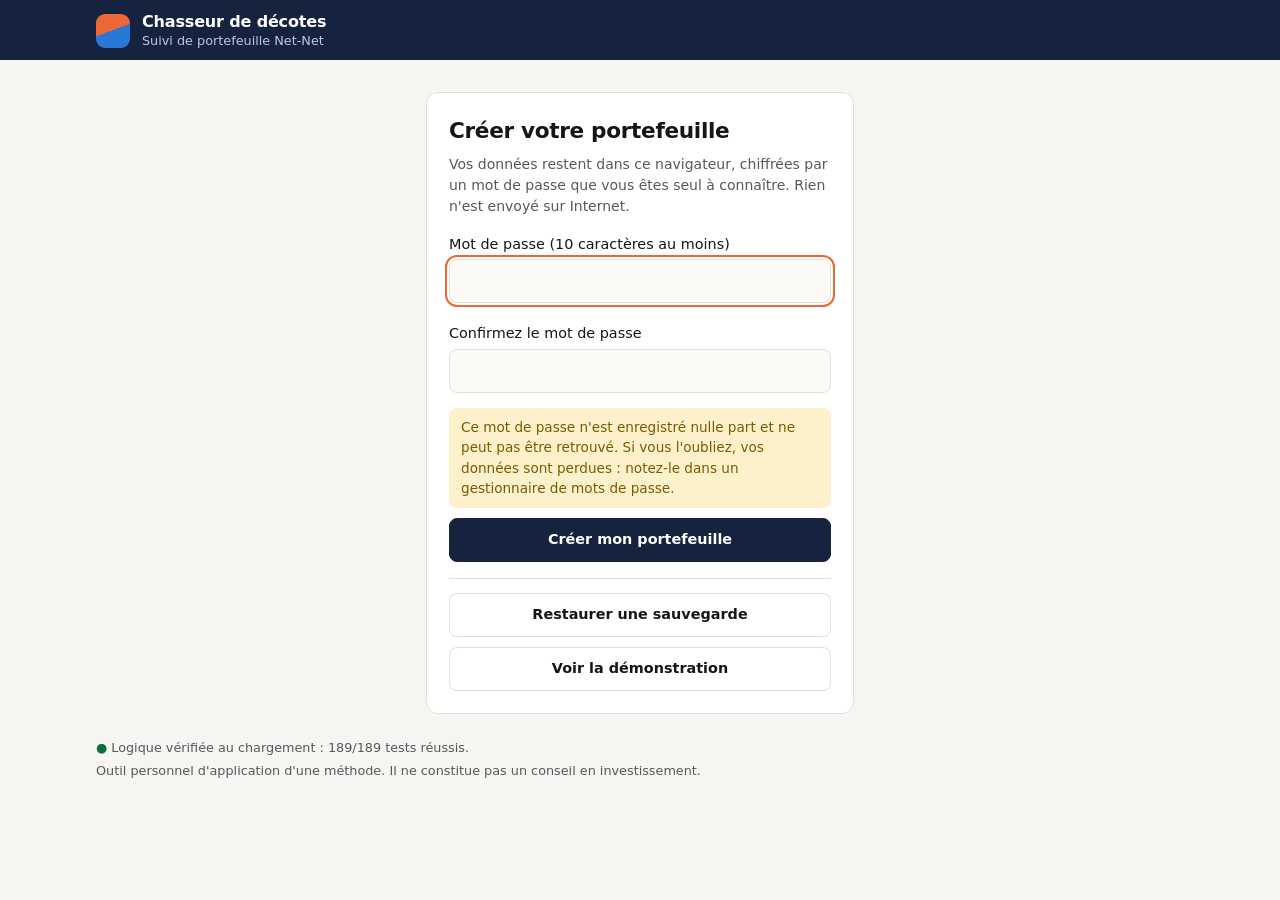
==== commit 141eedc7: "Première analyse publiée : Showa Paxxs (3954, Tokyo) - Page de synthèse analyses/3954-showa-paxxs.ht" ====
--- a/index.html
+++ b/index.html
@@ -189,7 +189,8 @@
       <button type="button" data-outil="qualite">Qualité</button>
     </nav>
     <div class="bloc fiches">
-      <div class="champ large"><label for="fiche-liste">Fiches enregistrées</label><select id="fiche-liste"></select></div>
+      <div class="champ large"><label for="publiee-liste">Analyses publiées</label><select id="publiee-liste"></select></div>
+      <div class="champ large"><label for="fiche-liste">Mes fiches enregistrées</label><select id="fiche-liste"></select></div>
       <div class="actions">
         <button type="button" class="bouton principal" id="fiche-enregistrer">Enregistrer la fiche</button>
         <button type="button" class="bouton" id="fiche-exemple">Charger l'exemple</button>
@@ -569,6 +570,7 @@
 <script src="js/methodes.js"></script>
 <script src="js/graphiques.js"></script>
 <script src="js/gerants.js"></script>
+<script src="js/analyses-publiees.js"></script>
 <script src="js/tests.js"></script>
 <script src="js/vue-patrimoine.js"></script>
 <script src="js/vue-analyses.js"></script>
--- a/css/style.css
+++ b/css/style.css
@@ -255,7 +255,8 @@
 .sous-onglets { display: flex; gap: 4px; background: var(--gris-f); border-radius: 10px; padding: 4px; overflow-x: auto; }
 .sous-onglets button { flex: 1; font: inherit; font-size: .9rem; font-weight: 600; color: var(--encre2); background: none; border: 0; border-radius: 7px; padding: 8px 12px; min-height: 40px; cursor: pointer; white-space: nowrap; }
 .sous-onglets button[aria-current="page"] { background: var(--carte); color: var(--encre); box-shadow: 0 1px 3px rgba(0,0,0,.12); }
-.fiches { display: grid; grid-template-columns: minmax(180px, 280px) 1fr; gap: 8px 16px; align-items: end; }
+.fiches { display: grid; grid-template-columns: repeat(2, minmax(0, 1fr)); gap: 8px 16px; align-items: end; }
+.fiches .actions { grid-column: 1 / -1; }
 .fiches .champ { padding: 0; }
 .fiches .note { grid-column: 1 / -1; }
 .outil { display: grid; grid-template-columns: minmax(0, 1fr); gap: 16px; }
